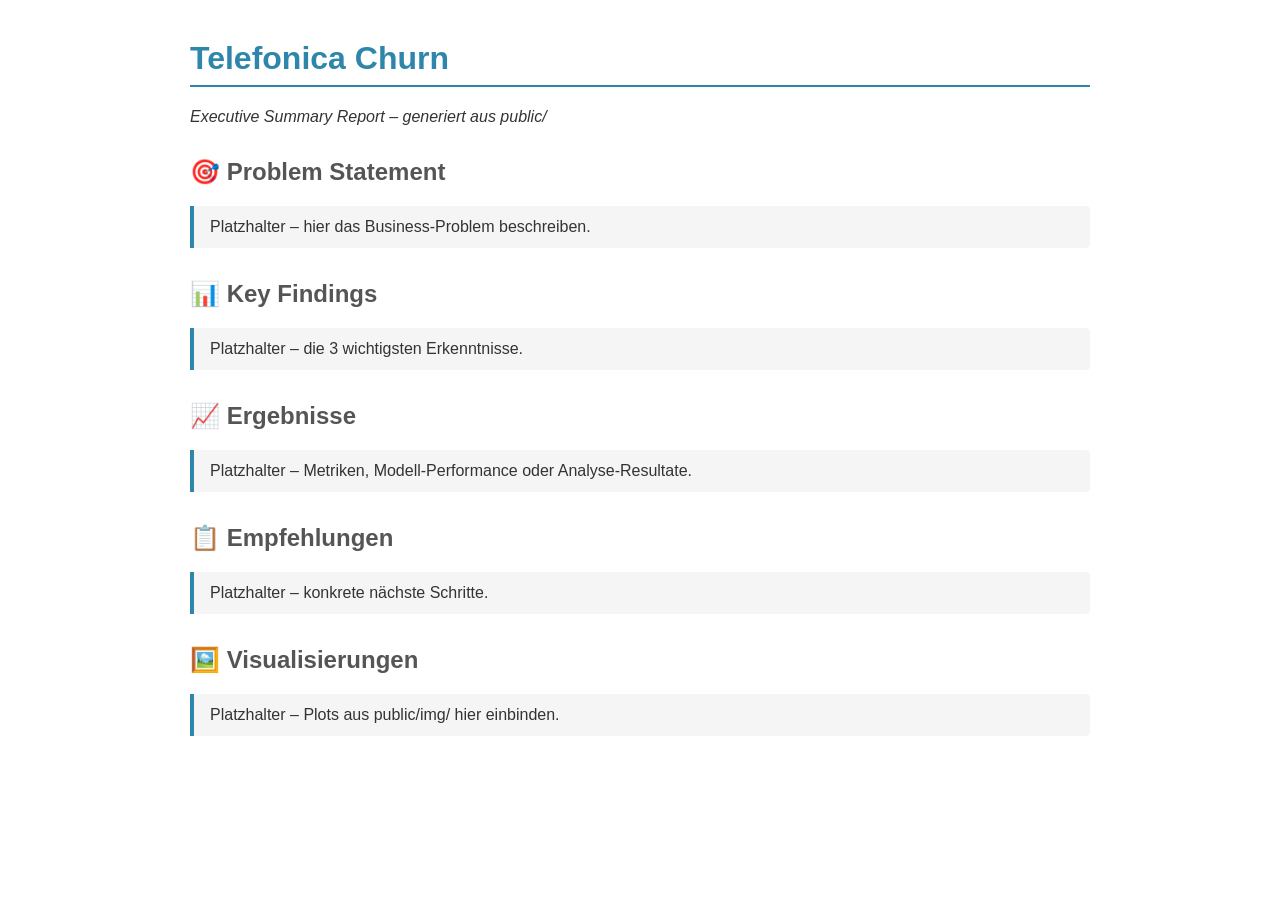
==== public/index.html @ 5cf8428c "chore: init project scaffold" ====
<!DOCTYPE html>
<html lang="de">
<head>
    <meta charset="UTF-8">
    <meta name="viewport" content="width=device-width, initial-scale=1.0">
    <title>Telefonica Churn – Executive Summary</title>
    <style>
        body { font-family: -apple-system, sans-serif; max-width: 900px;
               margin: 40px auto; padding: 0 20px; color: #333; }
        h1   { color: #2E86AB; border-bottom: 2px solid #2E86AB; padding-bottom: 8px; }
        h2   { color: #555; margin-top: 32px; }
        .placeholder { background: #f5f5f5; border-left: 4px solid #2E86AB;
                        padding: 12px 16px; margin: 16px 0; border-radius: 0 4px 4px 0; }
    </style>
</head>
<body>
    <h1>Telefonica Churn</h1>
    <p><em>Executive Summary Report – generiert aus public/</em></p>

    <h2>🎯 Problem Statement</h2>
    <div class="placeholder">Platzhalter – hier das Business-Problem beschreiben.</div>

    <h2>📊 Key Findings</h2>
    <div class="placeholder">Platzhalter – die 3 wichtigsten Erkenntnisse.</div>

    <h2>📈 Ergebnisse</h2>
    <div class="placeholder">Platzhalter – Metriken, Modell-Performance oder Analyse-Resultate.</div>

    <h2>📋 Empfehlungen</h2>
    <div class="placeholder">Platzhalter – konkrete nächste Schritte.</div>

    <h2>🖼️ Visualisierungen</h2>
    <div class="placeholder">Platzhalter – Plots aus public/img/ hier einbinden.</div>
</body>
</html>
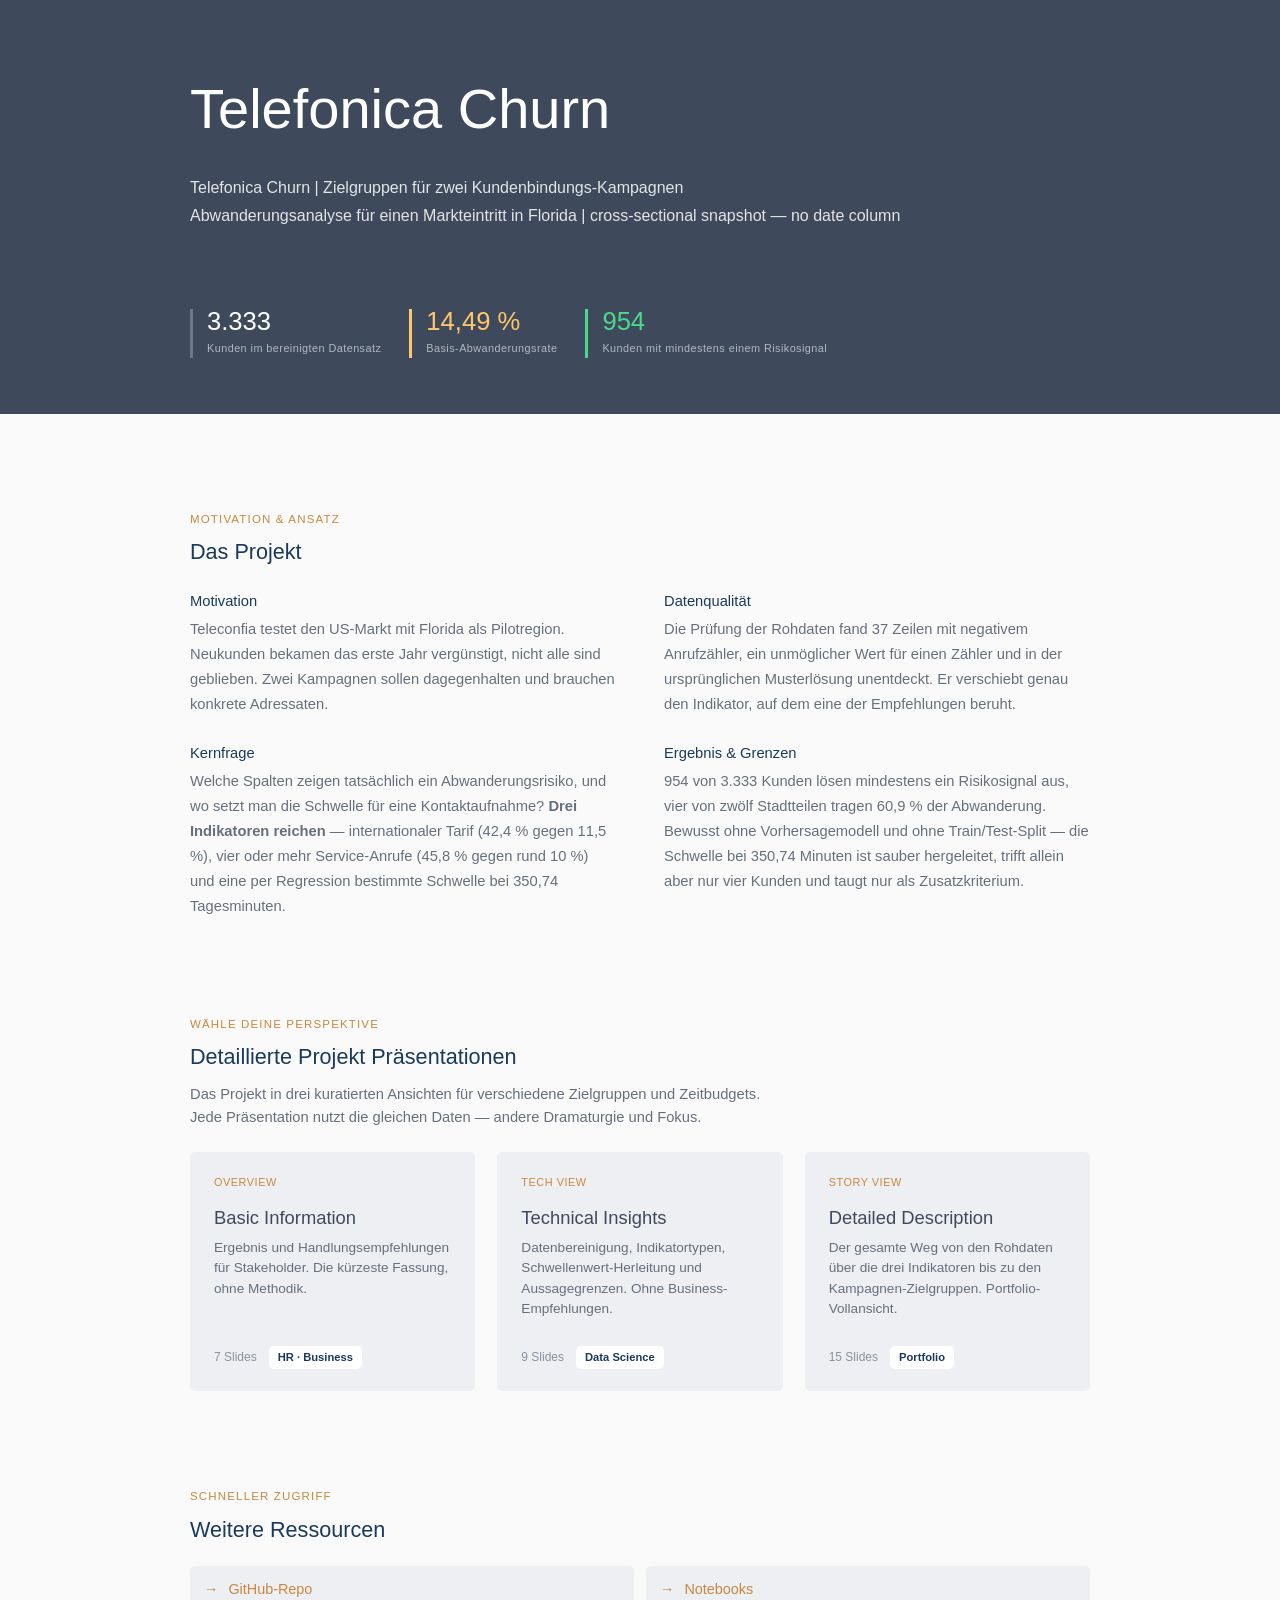
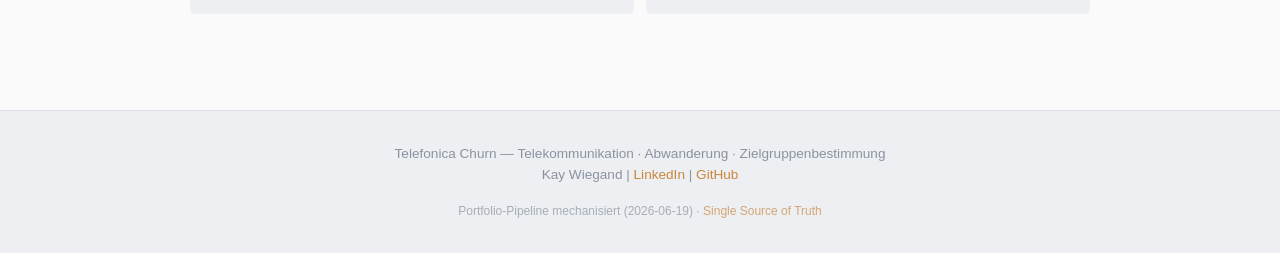
==== commit 6002ea9b: "docs: portfolio prep — slides.yaml + Views/Hub generiert Overview 7 / StoryView 15 / TechView 9 Slid" ====
--- a/public/index.html
+++ b/public/index.html
@@ -1,35 +1,256 @@
 <!DOCTYPE html>
+<!--
+  ⚙️  GENERIERT von scripts/generate_index_from_portfolio.py aus public/md/portfolio.md.
+  NICHT public/index.html direkt editieren — wird beim nächsten Lauf überschrieben.
+  Layout + kuratierte Hub-Copy hier im Template ändern.
+  Dynamische Werte ({{...}}) kommen aus portfolio.md (Name, Zeitraum, URLs).
+
+  Farb-/Typo-Tokens kommen per <link> aus css/slides.css (selbe Datei wie die Slides,
+  wird von generate_html_from_json.py bereits nach public/css/ kopiert) — ein Theme-
+  Wechsel (--card/--card-border in slides.css) zieht damit Hub und Slides gleichzeitig.
+-->
 <html lang="de">
 <head>
-    <meta charset="UTF-8">
-    <meta name="viewport" content="width=device-width, initial-scale=1.0">
-    <title>Telefonica Churn – Executive Summary</title>
-    <style>
-        body { font-family: -apple-system, sans-serif; max-width: 900px;
-               margin: 40px auto; padding: 0 20px; color: #333; }
-        h1   { color: #2E86AB; border-bottom: 2px solid #2E86AB; padding-bottom: 8px; }
-        h2   { color: #555; margin-top: 32px; }
-        .placeholder { background: #f5f5f5; border-left: 4px solid #2E86AB;
-                        padding: 12px 16px; margin: 16px 0; border-radius: 0 4px 4px 0; }
-    </style>
+  <meta charset="UTF-8">
+  <meta name="viewport" content="width=device-width, initial-scale=1.0">
+  <title>Telefonica Churn — Portfolio</title>
+  <link rel="stylesheet" href="css/slides.css">
+  <style>
+    * { margin: 0; padding: 0; box-sizing: border-box; }
+    html { scroll-behavior: smooth; }
+    body {
+      font-family: var(--font-ui);
+      color: var(--ink); line-height: 1.6; background: #FAFAFA;
+    }
+
+    /* ─── Header ─────────────────────────────── */
+    header {
+      background: var(--ink);
+      color: white; padding: 4rem 2rem 3.5rem;
+    }
+    .header-inner { max-width: 900px; margin: 0 auto; }
+    header h1 { font-size: 3.5rem; font-weight: 100; margin-bottom: 1.35rem; }
+    header .tagline  { font-size: 1rem; opacity: 0.85; margin-bottom: 0.15rem; }
+    header .subtitle { font-size: 1rem; opacity: 0.85; margin-bottom: 0; }
+
+    /* KPI-Reihe wie E1 im Slide-System: Border-Left-Akzent, kein Kasten */
+    .kpi-row { display: flex; gap: 28px; flex-wrap: wrap; margin-top: 5rem; }
+    .kpi { border-left: 3px solid rgba(255,255,255,0.25); padding-left: 14px; text-align: left; }
+    .kpi .v { font-size: 1.6rem; font-weight: 500; color: #fff; line-height: 1; }
+    .kpi .l { font-size: 0.68rem; color: rgba(255,255,255,0.6); letter-spacing: 0.04em; margin-top: 6px; }
+    .kpi.positive { border-left-color: var(--color-kpi-positive); }
+    .kpi.positive .v { color: var(--color-kpi-positive); }
+    .kpi.negative { border-left-color: var(--color-kpi-negative); }
+    .kpi.negative .v { color: var(--color-kpi-negative); }
+    .kpi.warning { border-left-color: var(--color-kpi-warning); }
+    .kpi.warning .v { color: var(--color-kpi-warning); }
+
+    /* ─── Main rhythm ────────────────────────────
+       First block ↔ header  ==  block ↔ block  ==  last block ↔ footer  ==  4rem */
+    main { max-width: 900px; margin: 0 auto; padding: 6rem 0 0; }
+    section { margin-bottom: 6rem; }
+
+    .section-label {
+      font-size: 0.72rem; font-weight: 500; letter-spacing: 0.1em; text-transform: uppercase;
+      color: var(--accent); margin-bottom: 0.6em;
+    }
+    h2 { font-size: 1.35rem; font-weight: 500; color: var(--navy); margin-bottom: 0.5rem; }
+    .section-intro { font-size: 0.92rem; color: var(--ink-body); margin-bottom: 0.5rem; line-height: 1.6; }
+
+    /* "Das Projekt" — zwei Spalten-Blöcke (Aufteilung kommt aus Python, linke Spalte
+       immer >= rechte), jede Spalte stapelt ihre Items nach eigener Höhe statt
+       CSS-Grid/Column-Balancing zu überlassen. */
+    .about-grid {
+      display: flex; gap: 3rem;
+      margin-top: 1.2rem;
+    }
+    .about-col { flex: 1; min-width: 0; }
+    @media (max-width: 760px) {
+      .about-grid { flex-direction: column; gap: 0; }
+    }
+    .about-item {
+      font-size: 0.92rem; color: var(--ink-body); line-height: 1.7;
+      margin-bottom: 1.5rem;
+    }
+    .about-item:last-child { margin-bottom: 0; }
+    /* Nur die Zwischenüberschrift (erstes Kind) wird block — inline <strong> im
+       Fließtext (z.B. "Ja" als Betonung) bleibt normaler Fließtext. */
+    .about-item > strong:first-child { display: block; color: var(--navy); font-weight: 500; margin-bottom: 0.2em; }
+
+    /* ─── View Cards Grid (3 columns) — wie E2/E3 Karten: gefüllte Fläche, kein Rahmen ── */
+    .view-grid {
+      display: grid;
+      grid-template-columns: 1fr 1fr 1fr;
+      gap: 22px;
+      margin-top: 1.4rem;
+    }
+    @media (max-width: 760px) {
+      .view-grid { grid-template-columns: 1fr; }
+    }
+
+    .view-card {
+      background: var(--card);
+      padding: 22px 24px;
+      border-radius: var(--radius-card);
+      text-decoration: none; color: inherit;
+      transition: background 0.15s, transform 0.15s;
+      display: flex; flex-direction: column;
+    }
+    .view-card:hover { background: var(--card-border); transform: translateY(-2px); }
+
+    .view-label {
+      font-size: 0.68rem; font-weight: 500; letter-spacing: 0.05em; text-transform: uppercase;
+      margin-bottom: 1em; color: var(--accent);
+    }
+
+    .view-card h3 { font-size: 1.15rem; font-weight: 500; color: var(--ink); margin-bottom: 6px; }
+    .view-card .view-desc { font-size: 0.85rem; color: var(--ink-body); margin-bottom: 14px; line-height: 1.5; flex-grow: 1; }
+    .view-meta { display: flex; gap: 12px; align-items: center; margin-top: 12px; flex-wrap: wrap; }
+    .view-count { font-size: 0.75rem; color: var(--ink-soft); font-weight: 500; }
+    .view-badge {
+      font-size: 0.7rem; font-weight: 600; padding: 3px 9px; border-radius: var(--radius-box);
+      background: #fff; color: var(--navy);
+    }
+
+    /* ─── Quick Links ─────────────────────────── */
+    .links-section {
+      padding: 0; margin-top: 1.2rem;
+    }
+    .links-grid {
+      display: grid;
+      grid-template-columns: repeat(auto-fit, minmax(180px, 1fr));
+      gap: 12px;
+    }
+    .quick-link {
+      display: flex; align-items: center; gap: 10px;
+      padding: 12px 14px; border-radius: var(--radius-card);
+      text-decoration: none; color: var(--accent);
+      background: var(--bg-box-default);
+      transition: background 0.15s, color 0.15s;
+      font-size: 0.9rem; font-weight: 500;
+    }
+    .quick-link:hover { background: var(--card-border); color: var(--navy); }
+    .quick-link::before { content: "→"; font-weight: 700; }
+
+    /* ─── Footer ─────────────────────────── */
+    footer {
+      background: var(--bg-box-default); border-top: 1px solid var(--card-border);
+      padding: 2rem; text-align: center; color: var(--ink-soft); font-size: 0.85rem;
+      margin-top: 4rem;
+    }
+    footer a { color: var(--accent); text-decoration: none; }
+    footer a:hover { text-decoration: underline; }
+  </style>
 </head>
 <body>
+
+<header>
+  <div class="header-inner">
     <h1>Telefonica Churn</h1>
-    <p><em>Executive Summary Report – generiert aus public/</em></p>
-
-    <h2>🎯 Problem Statement</h2>
-    <div class="placeholder">Platzhalter – hier das Business-Problem beschreiben.</div>
-
-    <h2>📊 Key Findings</h2>
-    <div class="placeholder">Platzhalter – die 3 wichtigsten Erkenntnisse.</div>
-
-    <h2>📈 Ergebnisse</h2>
-    <div class="placeholder">Platzhalter – Metriken, Modell-Performance oder Analyse-Resultate.</div>
-
-    <h2>📋 Empfehlungen</h2>
-    <div class="placeholder">Platzhalter – konkrete nächste Schritte.</div>
-
-    <h2>🖼️ Visualisierungen</h2>
-    <div class="placeholder">Platzhalter – Plots aus public/img/ hier einbinden.</div>
+    <p class="tagline">Telefonica Churn | Zielgruppen für zwei Kundenbindungs-Kampagnen</p>
+    <p class="subtitle">Abwanderungsanalyse für einen Markteintritt in Florida | cross-sectional snapshot — no date column</p>
+    <div class="kpi-row">
+      <div class="kpi">
+        <div class="v">3.333</div>
+        <div class="l">Kunden im bereinigten Datensatz</div>
+      </div>
+      <div class="kpi warning">
+        <div class="v">14,49 %</div>
+        <div class="l">Basis-Abwanderungsrate</div>
+      </div>
+      <div class="kpi positive">
+        <div class="v">954</div>
+        <div class="l">Kunden mit mindestens einem Risikosignal</div>
+      </div>
+    </div>
+  </div>
+</header>
+
+<main>
+
+  <!-- ─── Project Context ─────────────────────── -->
+  <section>
+    <div class="section-label">Motivation & Ansatz</div>
+    <h2>Das Projekt</h2>
+    <div class="about-grid">
+      <div class="about-col">
+        <div class="about-item"><strong>Motivation</strong>Teleconfia testet den US-Markt mit Florida als Pilotregion. Neukunden bekamen das erste Jahr vergünstigt, nicht alle sind geblieben. Zwei Kampagnen sollen dagegenhalten und brauchen konkrete Adressaten.</div>
+        <div class="about-item"><strong>Kernfrage</strong>Welche Spalten zeigen tatsächlich ein Abwanderungsrisiko, und wo setzt man die Schwelle für eine Kontaktaufnahme? <strong>Drei Indikatoren reichen</strong> — internationaler Tarif (42,4 % gegen 11,5 %), vier oder mehr Service-Anrufe (45,8 % gegen rund 10 %) und eine per Regression bestimmte Schwelle bei 350,74 Tagesminuten.</div>
+      </div>
+      <div class="about-col">
+        <div class="about-item"><strong>Datenqualität</strong>Die Prüfung der Rohdaten fand 37 Zeilen mit negativem Anrufzähler, ein unmöglicher Wert für einen Zähler und in der ursprünglichen Musterlösung unentdeckt. Er verschiebt genau den Indikator, auf dem eine der Empfehlungen beruht.</div>
+        <div class="about-item"><strong>Ergebnis & Grenzen</strong>954 von 3.333 Kunden lösen mindestens ein Risikosignal aus, vier von zwölf Stadtteilen tragen 60,9 % der Abwanderung. Bewusst ohne Vorhersagemodell und ohne Train/Test-Split — die Schwelle bei 350,74 Minuten ist sauber hergeleitet, trifft allein aber nur vier Kunden und taugt nur als Zusatzkriterium.</div>
+      </div>
+    </div>
+  </section>
+
+  <!-- ─── Drei Portfolio-Views ─────────────────────── -->
+  <section>
+    <div class="section-label">Wähle deine Perspektive</div>
+    <h2>Detaillierte Projekt Präsentationen</h2>
+    <p class="section-intro">
+      Das Projekt in drei kuratierten Ansichten für verschiedene Zielgruppen und Zeitbudgets.<br>
+      Jede Präsentation nutzt die gleichen Daten — andere Dramaturgie und Fokus.
+    </p>
+
+    <div class="view-grid">
+      <a href="overview.html" class="view-card overview">
+        <div class="view-label">Overview</div>
+        <h3>Basic Information</h3>
+        <p class="view-desc">Ergebnis und Handlungsempfehlungen für Stakeholder. Die kürzeste Fassung, ohne Methodik.</p>
+        <div class="view-meta">
+          <span class="view-count">7 Slides</span>
+          <span class="view-badge blue">HR · Business</span>
+        </div>
+      </a>
+      <a href="techview.html" class="view-card techview">
+        <div class="view-label">Tech View</div>
+        <h3>Technical Insights</h3>
+        <p class="view-desc">Datenbereinigung, Indikatortypen, Schwellenwert-Herleitung und Aussagegrenzen. Ohne Business-Empfehlungen.</p>
+        <div class="view-meta">
+          <span class="view-count">9 Slides</span>
+          <span class="view-badge dark">Data Science</span>
+        </div>
+      </a>
+      <a href="storyview.html" class="view-card storyview">
+        <div class="view-label">Story View</div>
+        <h3>Detailed Description</h3>
+        <p class="view-desc">Der gesamte Weg von den Rohdaten über die drei Indikatoren bis zu den Kampagnen-Zielgruppen. Portfolio-Vollansicht.</p>
+        <div class="view-meta">
+          <span class="view-count">15 Slides</span>
+          <span class="view-badge purple">Portfolio</span>
+        </div>
+      </a>
+    </div>
+  </section>
+
+  <!-- ─── Quick Links ─────────────────────── -->
+  <section>
+    <div class="section-label">Schneller Zugriff</div>
+    <h2>Weitere Ressourcen</h2>
+
+    <div class="links-section">
+      <div class="links-grid">
+        <a href="https://github.com/kaywiegand/telefonica-churn" class="quick-link" target="_blank">GitHub-Repo</a>
+        <a href="../notebooks/" class="quick-link" target="_blank">Notebooks</a>
+      </div>
+    </div>
+  </section>
+
+</main>
+
+<footer>
+  <p>
+    Telefonica Churn — Telekommunikation · Abwanderung · Zielgruppenbestimmung<br>
+    Kay Wiegand |
+    <a href="https://www.linkedin.com/in/kaywiegand/" target="_blank">LinkedIn</a> |
+    <a href="https://github.com/kaywiegand" target="_blank">GitHub</a>
+  </p>
+  <p style="margin-top: 1rem; font-size: 0.75rem; opacity: 0.7;">
+    Portfolio-Pipeline mechanisiert (2026-06-19) ·
+    <a href="md/portfolio.md">Single Source of Truth</a>
+  </p>
+</footer>
+
 </body>
 </html>
--- a/public/css/slides.css
+++ b/public/css/slides.css
@@ -0,0 +1,879 @@
+/* ============================================================
+   Slide-System v2 — 12-Spalten-Raster, L1–L7 Layouts, E1–E17 Elemente
+   Single source of truth for all Reveal.js presentations.
+   Used by: overview.html · storyview.html · techview.html
+
+   TO CHANGE THEME: edit only the :root variables below.
+   All colors, fonts, and spacing cascade from there.
+   Design-Spec: docs/styleguide-v2-source.html (Referenz, adoptiert aus css-style-guides/b/)
+   ============================================================ */
+
+/* ── Theme Variables (swap here to change theme) ────────── */
+:root {
+  /* Core palette */
+  --navy:               #1a3a5c;   /* dark blue — headings, nav, dark surfaces */
+  --accent:             #C9873F;   /* warm gold — one accent active per slide */
+  --ink:                #3E4A5C;   /* strong text, card headings */
+  --ink-body:           #66707D;   /* running body text */
+  --ink-soft:           #8A93A0;   /* captions, muted labels */
+  --positive:           #4C9C7B;   /* good news, success */
+  --warning:            #d98a3d;   /* caution, amber states */
+  --negative:           #c0392b;   /* problems, bad metrics */
+
+  /* Title slide (on dark gradient background) */
+  --color-title-text:   #ffffff;
+  --color-title-sub:    rgba(255,255,255,0.78);
+  --color-title-meta:   rgba(255,255,255,0.32);
+  --color-kpi-positive: #4cd98a;   /* bright green on dark bg */
+  --color-kpi-negative: #ff7a7a;   /* bright red on dark bg */
+  --color-kpi-warning:  #ffc66d;   /* bright amber on dark bg */
+
+  /* Card surfaces — Standard-Theme ist Blau-Grau (Kay-Entscheidung 2026-07-13).
+     Swap diese zwei Variablen um zu retheme, Alternativen: Beige (#F3F1EC/#E4E0D6),
+     Grün — siehe Styleguide §5. */
+  --card:               #EDEFF2;
+  --card-border:        #DCE2E8;
+
+  /* Sentiment-tinted surfaces (boxes, facts) — default folgt --card, damit die zwei
+     Swap-Variablen wirklich die ganze Palette bestimmen (Styleguide v2 §5) */
+  --bg-box-default:     var(--card);
+  --bg-box-positive:    #eef6f0;
+  --bg-box-negative:    #fbeeec;
+  --bg-box-warning:     #faf0e3;
+  --bg-table-alt:       #F5F7F9;
+  --bg-table-hl:        #eef6f0;
+
+  /* Typography */
+  --font-base-size:     17px;  /* exakt wie STYLEGUIDE.html .slide (Design-Spec, docs/styleguide-v2-source.html Z.42) */
+  --font-ui:            -apple-system, BlinkMacSystemFont, "Segoe UI", sans-serif;
+
+  /* Spacing — global corner radius (all rounded elements) */
+  --radius-card:        5px;
+  --radius-box:         5px;
+
+  /* Raster (Styleguide v2 §2): Canvas 1024×720, Rand 56/56/40, feste Kopfzone 170px */
+  --frame-side:         56px;
+  --frame-bottom:       40px;
+  --head-zone:          150px;
+}
+
+/* ── Base ─────────────────────────────────── */
+/* font-family explizit setzen — sonst erbt .reveal Reveal.js' Theme-Font
+   (theme/white.css: "Source Sans Pro", Helvetica, sans-serif). Diese Fonts
+   laden kein echtes Weight-100-Schnitt, wodurch font-weight:100 (Title-Slide
+   h2, siehe unten) CSS-seitig gesetzt aber optisch wirkungslos war — der
+   Browser rundet auf die nächste tatsächlich geladene Schriftschnittstärke.
+   --font-ui (System-Font-Stack, wie index-template.html) hat echte Thin-Schnitte. */
+.reveal { font-size: var(--font-base-size); font-family: var(--font-ui); }
+.reveal h1, .reveal h2, .reveal h3, .reveal h4 { text-transform: none; }
+/* kein h1 mehr im Generator — Title-Slide nutzt jetzt render_head() wie jede andere Slide */
+/* Kay 2026-07-14: h2 ist der technische Slide-Titel (Reihenfolge/Wegweiser), nicht die
+   Kernbotschaft — deshalb klein. .lead/.statement tragen die eigentliche Botschaft und sind
+   bewusst grösser (siehe dort). .title-slide/.closing h2 sind eigene, spezifischere Regeln
+   weiter unten und bleiben von dieser Basisregel unberührt. */
+.reveal h2 { font-size: 1.5em; color: var(--navy); margin: 0 0 0.4em; text-align: left; line-height: 1.3; font-weight: 300; font-family: var(--font-ui); }
+.reveal .subline { font-size: 0.86em; color: var(--ink-body); font-weight: 200; letter-spacing: normal; margin-top: 0; margin-bottom: 0; max-width: 68ch; text-align: left; display: block; line-height: 1.5; }
+.slide-kicker { font-size: 0.68em; font-weight: 100; letter-spacing: 0.1em; text-transform: uppercase; color: var(--accent); margin-bottom: 0.6em; display: block; text-align: left; }
+.slide-subtitle { font-size: 0.84em; color: var(--ink-body); margin-top: -0.8em; margin-bottom: 1.4em; line-height: 1.5; }
+.reveal p, .reveal li { color: var(--ink-body); line-height: 1.5; text-align: left; }
+.reveal ul { margin: 0; padding-left: 1.1em; }
+.reveal li { margin-bottom: 5px; font-size: 0.86em; }
+.reveal strong { color: var(--ink); }
+.reveal em { color: var(--accent); font-style: normal; font-weight: 600; }
+.reveal .slide-number { display: none !important; }
+.reveal img { max-width: 100%; border-radius: var(--radius-card); }
+
+/* Content slides: fixed 56/56/40 frame around the content, so every slide sits
+   in the same canvas position regardless of what's inside (Styleguide v2 §2). */
+.reveal .slides > section { text-align: left; padding: var(--frame-side) var(--frame-side) var(--frame-bottom); box-sizing: border-box; height: 100%; }
+/* display:flex nur auf der aktiven Slide setzen — sonst überschreibt es Reveal.js'
+   eigenes display:none für inaktive Slides und alle Slides werden gleichzeitig sichtbar.
+   !important nötig, weil Reveal.js beim Wechsel display:block INLINE auf die aktive
+   Slide setzt (per JS) — das schlägt jede normale Stylesheet-Regel, exakt das gleiche
+   Problem, das .title-slide/.closing weiter unten schon mit !important lösen. */
+.reveal .slides > section.present { display: flex !important; flex-direction: column; }
+.reveal .slides > section.title-slide,
+.reveal .slides > section.closing { text-align: center; }
+/* Head zone: kicker + h2 + subline stack naturally at the top of .slide-head, which
+   reserves the fixed 170px zone — subline always sits directly under the title,
+   regardless of title length (was previously min-height on h2 alone, which pushed
+   subline down towards the content zone instead of anchoring it to the title).
+   flex:0 0 var(--head-zone) statt min-height — exakt wie STYLEGUIDE.html .head
+   (flex:0 0 170px): eine STARRE Höhe, die nie wächst. min-height hätte die Zone bei
+   zweizeiligen Titeln wachsen lassen, wodurch die Content-Zone pro Slide
+   unterschiedlich hoch startete (Kay-Feedback: "springt immer noch"). Konsequenz:
+   Titel/Subline müssen in 170px passen (Typografie ist dafür ausgelegt, siehe
+   Styleguide-Spec "hält auch zweizeilig in der 170px-Kopfzone") — kein Überlauf-Fallback. */
+.slide-head { flex: 0 0 var(--head-zone); overflow: hidden; }
+/* Elemente schrumpfen auf ihren Inhalt und zentrieren sich als Gruppe vertikal in der
+   Inhaltszone (Styleguide v2 Prinzip 3) — einzige Ausnahme ist E1 KPI-Reihe (volle Höhe).
+   Trennlinie sitzt hier (nicht an .subline), damit sie an derselben Stelle steht, egal
+   ob eine Subline vorhanden ist oder nicht. */
+.content-zone { flex: 1; display: flex; flex-direction: column; justify-content: center; min-height: 0; border-top: 1px solid #f5f5f5; }
+
+/* Tables: no cell borders, rounded header row (border-collapse: separate) */
+.reveal table { width: 100%; border-collapse: separate; border-spacing: 0; font-size: 0.82em; margin: 0.4em 0; }
+.reveal table th { background: var(--navy); color: #fff; padding: 7px 10px; text-align: left; font-weight: 600; }
+.reveal table thead th:first-child { border-top-left-radius: var(--radius-card); }
+.reveal table thead th:last-child  { border-top-right-radius: var(--radius-card); }
+.reveal table td { padding: 7px 10px; vertical-align: top; }
+.reveal table tr:nth-child(even) td { background: var(--bg-table-alt); }
+tr.hl td { background: var(--bg-table-hl) !important; font-weight: 600; }
+.caption { font-size: 0.63em; color: var(--ink-soft); margin-top: 4px; text-align: center; font-style: italic; }
+
+/* ── Nav bar ──────────────────────────────────── */
+#nav {
+  position: fixed; top: 0; left: 0; right: 0; height: 34px;
+  background: var(--navy); display: none;
+  z-index: 9999; padding: 0 14px; gap: 0;
+}
+#nav .chs { display: flex; flex: 1; gap: 2px; }
+#nav .ch { flex: 1; text-align: center; font-size: 10px; font-family: var(--font-ui); font-weight: 600; color: rgba(255,255,255,0.4); padding: 5px 3px; cursor: pointer; border-radius: 3px; transition: all 0.18s; line-height: 1.3; overflow: hidden; text-overflow: ellipsis; white-space: nowrap; }
+#nav .ch .n { display: block; font-size: 7px; letter-spacing: 0.1em; text-transform: uppercase; opacity: 0.55; margin-bottom: 1px; }
+#nav .ch:hover { color: rgba(255,255,255,0.78); background: rgba(255,255,255,0.08); }
+#nav .ch.active { color: #fff; background: rgba(201,135,63,0.5); }
+#nav .ch.done { color: rgba(255,255,255,0.52); }
+.reveal .controls { display: none !important; }
+.reveal .progress { display: none !important; }
+
+/* ── Slide ticks ──────────────────────────────── */
+#slideticks {
+  position: fixed;
+  bottom: 12px;
+  left: 0; right: 0;
+  height: 60px;
+  display: flex;
+  align-items: flex-end;
+  justify-content: space-between;
+  padding: 0 130px;
+  z-index: 9998;
+  pointer-events: none;
+}
+.stk-wrap {
+  position: relative;
+  display: flex;
+  flex-direction: column;
+  align-items: center;
+  gap: 3px;
+  flex-shrink: 0;
+  width: 22px;
+  cursor: pointer;
+  pointer-events: auto;
+}
+/* Large invisible click target around each tick (does not shift layout) */
+.stk-wrap::before {
+  content: "";
+  position: absolute;
+  left: 50%; transform: translateX(-50%);
+  width: 36px; top: -16px; bottom: -6px;
+}
+/* Chapter label above the tick line — transparent by default */
+.stk-ch-label {
+  display: block;
+  height: 11px;
+  line-height: 11px;
+  font-size: 8px;
+  font-family: var(--font-ui);
+  color: transparent;
+  white-space: nowrap;
+  max-width: 86px;
+  overflow: hidden;
+  text-overflow: ellipsis;
+  text-align: left;
+  letter-spacing: 0.02em;
+  transition: color 0.18s, font-weight 0.18s;
+  align-self: flex-start;
+  margin-left: 50%;   /* label starts at tick center */
+}
+.stk {
+  width: 1px;
+  height: 11px;  /* regular = half of chapter tick */
+  background: rgba(26, 58, 92, 0.2);
+  border-radius: 1px;
+  transition: background 0.18s, width 0.12s, height 0.12s;
+}
+.stk-num {
+  font-size: 10px;
+  line-height: 1;
+  color: rgba(26, 58, 92, 0.3);
+  font-family: var(--font-ui);
+  font-variant-numeric: tabular-nums;
+  transition: color 0.18s;
+}
+.stk-wrap.stk-past .stk     { background: rgba(26, 58, 92, 0.5); }
+.stk-wrap.stk-past .stk-num { color: rgba(26, 58, 92, 0.5); }
+.stk-wrap.stk-current .stk     { background: var(--navy); width: 2px; height: 28px; }
+.stk-wrap.stk-current .stk-num { color: var(--navy); font-weight: 700; }
+/* Chapter start ticks: taller + visible label */
+.stk-wrap.stk-chapter .stk-ch-label       { color: rgba(26, 58, 92, 0.32); }
+.stk-wrap.stk-chapter .stk                { height: 26px; }
+.stk-wrap.stk-chapter.stk-current .stk-ch-label { color: var(--navy); font-weight: 700; }
+/* Light hover on marker + number */
+.stk-wrap:hover .stk     { background: rgba(26, 58, 92, 0.6); }
+.stk-wrap:hover .stk-num { color: rgba(26, 58, 92, 0.7); }
+
+/* ── Prev / next arrows (flank the tick bar) ───── */
+.nav-arrow {
+  position: fixed;
+  bottom: 12px;
+  height: 60px;
+  width: 60px;
+  display: flex;
+  align-items: center;
+  justify-content: center;
+  z-index: 9999;
+  cursor: pointer;
+  pointer-events: auto;
+  font-size: 40px;
+  font-weight: 700;
+  line-height: 1;
+  color: rgba(26, 58, 92, 0.55);
+  user-select: none;
+  padding: 0;
+  transition: color 0.18s;
+}
+.nav-arrow:hover { color: var(--navy); }
+#nav-prev { left: 16px; }
+#nav-next { right: 16px; }
+.nav-arrow.nav-hidden { display: none; }
+
+/* ── Left nav — Xusni-style (Variant B) ─────────── */
+#leftnav {
+  position: fixed;
+  left: 14px;
+  top: 50%;
+  transform: translateY(-50%);
+  z-index: 9998;
+  display: flex;
+  flex-direction: column;
+  padding: 16px 0;
+  border-left: 1px solid rgba(26, 58, 92, 0.1);
+}
+.ln-item {
+  display: flex;
+  align-items: center;
+  gap: 6px;
+  height: 9px;
+  cursor: pointer;
+  padding-left: 4px;
+}
+.ln-item.ln-chapter          { height: 20px; margin-top: 8px; }
+.ln-item.ln-chapter:first-child { margin-top: 0; }
+.ln-tick {
+  width: 5px;
+  height: 1px;
+  background: rgba(26, 58, 92, 0.18);
+  flex-shrink: 0;
+  transition: width 0.18s, height 0.18s, background 0.18s;
+}
+.ln-item.ln-chapter  .ln-tick { width: 9px; background: rgba(26, 58, 92, 0.28); }
+.ln-item.ln-past     .ln-tick { background: rgba(26, 58, 92, 0.42); }
+.ln-item.ln-current  .ln-tick { width: 16px; height: 2px; background: var(--accent); }
+.ln-item:hover       .ln-tick { background: var(--accent); }
+.ln-label {
+  font-size: 7px;
+  color: rgba(26, 58, 92, 0.3);
+  font-family: var(--font-ui);
+  white-space: nowrap;
+  letter-spacing: 0.08em;
+  text-transform: uppercase;
+  max-width: 110px;
+  overflow: hidden;
+  text-overflow: ellipsis;
+  transition: color 0.18s, font-weight 0.18s;
+}
+.ln-item.ln-current .ln-label { color: var(--accent); font-weight: 700; letter-spacing: 0.04em; }
+.ln-item:hover      .ln-label { color: var(--accent); }
+
+/* ── Nav variant toggle ──────────────────────────── */
+body:not(.nav-left) #leftnav                { display: none !important; }
+body.nav-left       #slideticks             { display: none !important; }
+body.nav-left       #progress-track        { display: none !important; }
+
+/* ── Custom progress bar ──────────────────────── */
+#progress-track {
+  position: fixed;
+  bottom: 0;
+  left: 130px; right: 130px;
+  height: 10px;
+  background: rgba(26, 58, 92, 0.1);
+  z-index: 9997;
+}
+#progress-fill {
+  height: 100%;
+  background: var(--navy);
+  width: 0%;
+  transition: width 0.25s ease;
+}
+
+/* ── Nav inverted (on dark title / closing slides) ── */
+body.nav-invert .stk                              { background: rgba(255,255,255,0.4); }
+body.nav-invert .stk-num                          { color: rgba(255,255,255,0.55); }
+body.nav-invert .stk-wrap.stk-past .stk           { background: rgba(255,255,255,0.6); }
+body.nav-invert .stk-wrap.stk-past .stk-num       { color: rgba(255,255,255,0.6); }
+body.nav-invert .stk-wrap.stk-current .stk        { background: #fff; }
+body.nav-invert .stk-wrap.stk-current .stk-num    { color: #fff; }
+body.nav-invert .stk-wrap.stk-chapter .stk-ch-label              { color: rgba(255,255,255,0.55); }
+body.nav-invert .stk-wrap.stk-chapter.stk-current .stk-ch-label  { color: #fff; }
+body.nav-invert .stk-wrap:hover .stk              { background: #fff; }
+body.nav-invert .stk-wrap:hover .stk-num          { color: #fff; }
+body.nav-invert .nav-arrow                        { color: rgba(255,255,255,0.55); }
+body.nav-invert .nav-arrow:hover                  { color: #fff; }
+body.nav-invert #progress-track                   { background: rgba(255,255,255,0.2); }
+body.nav-invert #progress-fill                    { background: #fff; }
+
+/* ── Title slide — gleiche Kopfzone/Content-Zone-Struktur wie jede andere Slide,
+   nur Farben invertiert (dunkler Hintergrund, helle Schrift). Kein Sonderlayout mehr. */
+.title-slide { display: flex !important; flex-direction: column; text-align: center; }
+/* Gleiche Größen wie header h1/.tagline in index-template.html (3.5rem/1rem bei 16px
+   Basis) — umgerechnet auf die 17px-Slide-Basis: 56px/17=3.29em, 16px/17=0.94em. */
+.title-slide h2 { font-size: 3.29em; font-weight: 100; color: #fff; letter-spacing: -0.01em; }
+.title-slide .subline { font-size: 0.94em; color: rgba(255,255,255,0.78); }
+.title-slide .content-zone,
+.closing .content-zone { border-top-color: rgba(255,255,255,0.15); }
+/* KPI-Reihe wie E1 im Slide-System: Border-Left-Akzent statt Box-Pille */
+.title-slide .kpi-row { display: flex; gap: 28px; justify-content: center; }
+.title-slide .kpi { border-left: 3px solid rgba(255,255,255,0.25); padding-left: 14px; text-align: left; }
+.title-slide .kpi .v { font-size: 1.8em; font-weight: 500; color: var(--color-title-text); line-height: 1; }
+.title-slide .kpi .l { font-size: 0.62em; color: rgba(255,255,255,0.6); margin-top: 6px; line-height: 1.4; }
+.title-slide .kpi.red   { border-left-color: var(--color-kpi-negative); }
+.title-slide .kpi.amber { border-left-color: var(--color-kpi-warning); }
+.title-slide .kpi.green { border-left-color: var(--color-kpi-positive); }
+/* Start-CTA: nutzt .closing-links als Wrapper (gleiche Skalierung), nur der margin-top ist eigen */
+.title-cta { margin-top: 2.4em; }
+/* View-Teaser: automatisch aus hub.view_cards[view], sitzt zwischen KPI-Reihe und
+   Start-CTA — derselbe Text, den die Hub-Karte für diese View zeigt. */
+.view-teaser { margin-top: 2em; text-align: center; }
+.view-teaser-heading { font-size: 0.85em; font-weight: 500; color: var(--accent); text-transform: uppercase; letter-spacing: 0.05em; margin-bottom: 0.5em; }
+.title-slide .view-teaser-desc { font-size: 0.88em; color: rgba(255,255,255,0.75); max-width: 52ch; margin: 0 auto; line-height: 1.5; }
+.title-cta .c-link { cursor: pointer; }
+.title-slide .kpi.red   .v { color: var(--color-kpi-negative); }
+.title-slide .kpi.amber .v { color: var(--color-kpi-warning); }
+.title-slide .kpi.green .v { color: var(--color-kpi-positive); }
+.title-slide .meta { color: var(--color-title-meta); font-size: 0.68em; margin-top: 2em; }
+
+/* ── Title-Slide L6-Experiment (Versuch, aktuell nur zh-tram-data/storyview) ──
+   Bewusst eigenes Markup statt render_head()/.slide-head — das L6-Layout spannt
+   die GANZE Slide-Höhe als Zeile auf, nicht Kopfzone+Content-Zone übereinander,
+   die starre 150px-Kopfzonen-Regel passt hier nicht (gleiche Ausnahme-Logik wie
+   bei .chart-cols, siehe dort). */
+/* L6-Experiment v2: Titel/Subline sitzen jetzt in der normalen Kopfzone
+   (render_head(), Standard-.slide-head) — .title-split ist nur noch der
+   Wrapper für die zweispaltige Content-Zone (Teaser+Start links, KPI-Row rechts). */
+.title-split-cols { display: flex; align-items: center; gap: 48px; height: 100%; text-align: left; }
+.title-split-left { flex: 0 0 33.33%; display: flex; flex-direction: column; justify-content: center; }
+.title-split-left .view-teaser { text-align: left; margin-top: 0; }
+.title-split-left .view-teaser-desc { margin: 0; max-width: none; }
+.title-split-left .closing-links { justify-content: flex-start; }
+.title-split-right { flex: 1; display: flex; align-items: center; justify-content: center; }
+/* Bei 4 KPIs mit längeren Labels reicht die Breite der rechten Spalte nicht immer für
+   eine Reihe — nowrap (Standard bei .kpi-row) hätte den Wert selbst mitten im Text
+   umgebrochen. Wrap erlauben, dann geht's als 2×2 auf statt Text zu quetschen. */
+/* Grid statt Flex-Wrap: flex-wrap bricht "greedy" um (so viele wie in eine
+   Zeile passen, z.B. 3+1) — Grid mit auto-fit erzwingt ein sauberes 2×2,
+   sobald 4 KPIs nicht mehr in eine Reihe passen (Kay: "2 Reihen 2 Spalten"). */
+.title-split-right .kpi-row {
+  display: grid;
+  grid-template-columns: repeat(auto-fit, minmax(190px, max-content));
+  justify-content: center;
+  gap: 1.6em 28px;
+  /* Als Flex-Kind hat der Grid-Container sonst keine echte Breite, gegen die
+     auto-fit rechnen kann — kollabiert dann auf 1 Spalte statt 2. */
+  width: 100%;
+}
+
+/* ── Layout ───────────────────────────────────── */
+.cols { display: flex; gap: 26px; align-items: flex-start; }
+.cols > div { flex: 1; }
+.w60 { flex: 1.5 !important; } .w40 { flex: 0.67 !important; }
+.w55 { flex: 1.2 !important; } .w45 { flex: 0.9 !important; }
+.w50 { flex: 1 !important; }
+
+/* ── 12-Spalten-Grid (Styleguide v2 §2/§6) ──────
+   Utility für Elemente, die sich über L1–L7 verteilen. Spans per Inline-Style
+   (grid-template-columns/gap) aus dem Generator, Grundverhalten hier. ── */
+.g12 { display: grid; grid-template-columns: repeat(12, 1fr); align-items: center; }
+.g12.top { align-items: flex-start; }
+
+/* ── Boxes ────────────────────────────────────── */
+.box { background: var(--bg-box-default); padding: 9px 13px; border-radius: var(--radius-box); margin: 7px 0; font-size: 0.85em; line-height: 1.6; color: var(--ink-body); }
+.box.red   { background: var(--bg-box-negative); }
+.box.green { background: var(--bg-box-positive); }
+.box.amber { background: var(--bg-box-warning); }
+
+/* ── E1 — KPI-Reihe (figures) ───────────────────
+   flex+center statt grid(4) — sonst wirkt eine Reihe mit weniger als 4 Werten
+   linksbündig statt als zentrierte Gruppe (gleiches Muster wie .title-slide .kpi-row). */
+.metric-row { display: flex; justify-content: center; gap: 24px; }
+.metric { border-left: 3px solid var(--card-border); padding-left: 18px; text-align: left; display: flex; flex-direction: column; justify-content: center; }
+.metric .val { font-size: 2em; font-weight: 600; color: var(--ink); line-height: 1; }
+.metric .lbl { font-size: 0.62em; color: var(--ink-soft); margin-top: 8px; line-height: 1.4; }
+.metric.good .val { border-left-color: var(--positive); }
+.metric.good .val { color: var(--positive); }
+.metric.good { border-left-color: var(--positive); }
+.metric.warn { border-left-color: var(--warning); }
+.metric.warn .val { color: var(--warning); }
+.metric.bad  { border-left-color: var(--negative); }
+.metric.bad  .val { color: var(--negative); }
+
+/* ── Agenda / Inhalt slide — einfach L6 (4+8, Gap 24px) ──
+   Kay-Feedback 2026-07-22: "mach doch einfach L6 Schmal+Breit" statt eigener
+   36%/Gap-Tuning-Werte und Wrapper-Konstruktion — Titel-Block links (span 4,
+   linksbündig), Aufzählung rechts (span 8, linksbündig). Grid statt Flex, damit
+   Gap und Spans exakt wie beim generischen .g12-Grid rechnen (Flex-Basis in %
+   plus Gap hätte über 100% hinaus überlaufen). margin: auto 0 zentriert den
+   Block vertikal in der Section (kein .content-zone-Wrapper hier, siehe Generator). */
+.agenda-cols { display: grid; grid-template-columns: repeat(12, 1fr); gap: 24px; align-items: center; margin: auto 0; }
+.agenda-head { grid-column: span 4; }
+.agenda-head .subline { margin-bottom: 0; }
+/* justify-self: center statt einer eigenen Wrapper-Konstruktion (Kay-Feedback
+   2026-07-22, zweite Runde) — reines Grid-Item-Alignment, keine zusätzliche HTML-
+   Ebene. .agenda-list schrumpft dadurch auf Inhaltsbreite und zentriert sich als
+   EIN Block im 8-Spalten-Bereich; die Items selbst bleiben untereinander linksbündig
+   (align-items:stretch default auf dem intern flex-column .agenda-list). */
+.agenda-list { grid-column: span 8; justify-self: center; display: flex; flex-direction: column; }
+/* L1-Agenda-Variante: Liste horizontal zentrieren statt volle Breite zu füllen
+   (vertikale Zentrierung kommt bereits von .content-zone). align-self statt
+   margin:auto, weil .agenda-list in .content-zone (flex-column) sitzt. */
+.agenda-list-center { flex: 0 0 auto; align-self: center; }
+.agenda-list .ag-item { display: flex; align-items: baseline; gap: 14px; padding: 7px 0; }
+.agenda-list .ag-num { color: var(--accent); font-weight: 700; font-size: 0.85em; min-width: 1.5em; font-variant-numeric: tabular-nums; }
+.agenda-list .ag-label { color: var(--navy); font-weight: 600; font-size: 0.98em; }
+.agenda-list .ag-sub { color: var(--ink-body); font-size: 0.8em; line-height: 1.4; margin: 0 0 2px 1.5em; padding-left: 14px; }
+.agenda { display: flex; flex-direction: column; gap: 4px; }
+.agenda .agenda-item { display: flex; align-items: baseline; gap: 14px; padding: 6px 0; }
+.agenda .num { color: var(--accent); font-weight: 700; font-size: 0.85em; min-width: 1.5em; }
+.agenda .label { color: var(--navy); font-weight: 600; font-size: 0.98em; }
+
+/* ── Fact + text rows (figures_with_context, scenarios) ── */
+.kv-list { display: flex; flex-direction: column; gap: 10px; }
+.kv-row { display: flex; gap: 12px; align-items: stretch; }
+.kv-fact { flex: 0 0 118px; background: var(--card); border-radius: var(--radius-card); padding: 10px 10px; text-align: left; display: flex; flex-direction: column; align-items: flex-start; justify-content: center; }
+.kv-fact .fv { font-size: 1.55em; font-weight: 700; color: var(--ink); line-height: 1; }
+.kv-fact .fl { font-size: 0.6em; color: var(--ink-soft); margin-top: 5px; line-height: 1.4; }
+.kv-fact.red   .fv { color: var(--negative); }
+.kv-fact.green .fv { color: var(--positive); }
+.kv-fact.amber .fv { color: var(--warning); }
+.kv-text { flex: 1; background: var(--bg-box-default); border-radius: var(--radius-card); padding: 10px 14px; font-size: 0.82em; color: var(--ink-body); line-height: 1.55; display: flex; align-items: center; }
+/* Title/Copy gestapelt (E-Szenarien) statt inline mit "—" — eigener Block, damit er nicht vom
+   äusseren .kv-text flex-row-Verhalten erfasst wird. */
+.kv-text-stack { display: block; }
+.kv-title { font-weight: 700; color: var(--ink); }
+.kv-copy { color: var(--ink-body); margin-top: 0.2em; }
+
+/* ── Myth-busting (contrasts) ─────────────────── */
+.myth-rows { display: flex; flex-direction: column; gap: 24px; margin-top: 0.6em; }
+.myth-row-pair { display: flex; gap: 10px; align-items: stretch; }
+.myth-assume { background: var(--bg-box-negative); border-radius: var(--radius-box); padding: 12px 14px; color: #6a1414; }
+.myth-finding { background: var(--bg-box-positive); border-radius: var(--radius-box); padding: 12px 14px; color: #1a4a2e; }
+/* Box-Titel (wie pf-title) + Icon mit Abstand zum Text */
+.myth-label { display: block; font-size: 0.68em; font-weight: 700; text-transform: uppercase; letter-spacing: 0.08em; margin-bottom: 7px; }
+.myth-assume .myth-label { color: var(--negative); }
+.myth-finding .myth-label { color: var(--positive); }
+.myth-assume .myth-label::before { content: "✗  "; }
+.myth-finding .myth-label::before { content: "✓  "; }
+.myth-text { font-size: 0.8em; line-height: 1.5; }
+.myth-row-pair .myth-assume { flex: 1; margin: 0; }
+.myth-row-pair .myth-arrow { display: flex; align-items: center; color: var(--accent); font-size: 1.3em; flex-shrink: 0; padding: 0 2px; }
+.myth-row-pair .myth-finding { flex: 1; margin: 0; }
+
+/* ── Variant badge ────────────────────────────── */
+.var-badge { display: inline-block; font-size: 0.65em; font-weight: 700; letter-spacing: 0.1em; text-transform: uppercase; background: var(--accent); color: #fff; border-radius: var(--radius-box); padding: 2px 9px; margin-bottom: 6px; }
+.var-badge.v2 { background: var(--navy); }
+
+/* ── E7 — Steps (process steps) ───────────────── */
+.steps { display: grid; gap: 20px; margin: 10px 0 0; }
+.step { position: relative; padding-top: 2.6em; padding-left: 20px; text-align: left; border-left: 1px solid var(--card-border); }
+.step .sn { position: absolute; top: 0; left: 18px; width: 1.8em; height: 1.8em; border-radius: 50%; background: var(--navy); color: #fff; font-size: 0.8em; font-weight: 800; display: flex; align-items: center; justify-content: center; line-height: 1; }
+.step .sl { font-size: 0.85em; font-weight: 700; color: var(--ink); margin-bottom: 0.3em; text-transform: none; letter-spacing: normal; display: block; }
+.step p { font-size: 0.72em; color: var(--ink-body); margin: 0; line-height: 1.5; text-align: left; }
+
+/* ── E8 — Timeline (vertical, connecting line) ── */
+.timeline { position: relative; display: flex; flex-direction: column; gap: 20px; padding-left: 4px; }
+.timeline::before { content: ""; position: absolute; left: 28px; top: -50px; bottom: -50px; width: 1px; background: var(--card-border); }
+.tl-item { position: relative; display: flex; gap: 18px; align-items: flex-start; z-index: 1; }
+.tl-num { width: 44px; height: 44px; border-radius: 11px; background: #fff; border: 2px solid var(--accent); display: flex; align-items: center; justify-content: center; font-weight: 800; font-size: 0.85em; color: var(--accent); flex: none; }
+.tl-item h4 { font-size: 0.88em; font-weight: 700; margin: 0 0 0.25em; color: var(--ink); }
+.tl-item p { font-size: 0.76em; color: var(--ink-body); margin: 0; line-height: 1.5; }
+.tl-item.climax .tl-num { background: var(--positive); border-color: var(--positive); color: #fff; }
+.tl-item.climax h4 { color: var(--positive); }
+.tl-item.negative .tl-num { background: var(--negative); border-color: var(--negative); color: #fff; }
+.tl-item.negative h4 { color: var(--negative); }
+.tl-item.warning .tl-num { background: var(--warning); border-color: var(--warning); color: #fff; }
+.tl-item.warning h4 { color: var(--warning); }
+
+/* ── E9 — Horizontale Timeline ─────────────────── */
+.h-timeline { display: flex; flex-direction: column; gap: 20px; }
+.ht-line-row { position: relative; display: flex; }
+.ht-line-row::before { content: ""; position: absolute; top: 7px; left: 0; right: 0; height: 1px; background: var(--card-border); }
+.ht-dot-wrap { flex: 1; display: flex; justify-content: center; }
+.ht-dot { width: 14px; height: 14px; border-radius: 50%; background: var(--navy); position: relative; z-index: 1; }
+.ht-labels { display: flex; }
+/* Linksbündig statt zentriert (Kay-Feedback 2026-07-23): kürzere Headlines lesen sich
+   linksbündig konsistenter mit dem Rest des Decks. */
+.ht-label { flex: 1; text-align: left; padding: 0 10px; }
+.ht-label h4 { font-size: 0.85em; font-weight: 700; margin: 0 0 0.35em; color: var(--ink); }
+.ht-label p { font-size: 0.8em; color: var(--ink-body); margin: 0; line-height: 1.5; }
+
+/* ── Hero number ──────────────────────────────── */
+.hero { text-align: center; margin: 0.5em 0 0.6em; }
+.hero .hv { font-size: 3.2em; font-weight: 700; color: var(--positive); line-height: 1; }
+.hero .hl { font-size: 0.76em; color: var(--ink-body); margin-top: 5px; line-height: 1.5; }
+
+/* ── Recommendation cards ─────────────────────── */
+.reco-grid { display: grid; grid-template-columns: repeat(2, 1fr); gap: 22px; margin-top: 10px; }
+/* Im 50/50-Cols-Layout (Reco-Card neben Hinweis-Box, Kay-Feedback 2026-07-21: "gleiche
+   Top haben") würde der Standard-margin-top die Reco-Card gegenüber der Box im Nachbar-
+   .w50 nach unten verschieben — hier auf 0, da .cols selbst schon die Abstände regelt. */
+.cols .reco-grid { margin-top: 0; }
+.reco { background: var(--card); border-radius: var(--radius-card); padding: 18px 22px; }
+.reco .rn { font-size: 0.68em; font-weight: 500; letter-spacing: 0.05em; text-transform: uppercase; color: var(--accent); margin-bottom: 1em; }
+.reco strong { display: block; font-size: 0.88em; color: var(--ink); margin-bottom: 7px; line-height: 1.35; }
+.reco ul { list-style: none; padding-left: 0; margin: 0; }
+.reco li { font-size: 0.82em; color: var(--ink-body); margin-bottom: 4px; }
+
+/* ── E2/E3 — Karten (sections, tools) ─────────── */
+.pf-grid { display: grid; grid-template-columns: repeat(2, 1fr); gap: 28px; margin-top: 0.7em; }
+.pf-grid.top { align-items: flex-start; }
+.pf-card { background: var(--card); border-radius: var(--radius-card); padding: 22px 24px; }
+/* Optionales highlight: true (item-level, siehe "sections" in generate_html_from_json.py) —
+   sanfter blauer Ton statt des neutralen Grau, für eine einzelne hervorzuhebende Card. */
+.pf-card.highlight { background: rgba(26,58,92,0.07); border: 1px solid rgba(26,58,92,0.16); }
+.pf-card.highlight .pf-title { color: var(--navy); }
+.pf-card .pf-title { font-size: 0.68em; font-weight: 500; letter-spacing: 0.05em; text-transform: uppercase; color: var(--accent); margin-bottom: 1em; }
+/* Optionale Zweitzeile unter dem Karten-Titel (Kay-Feedback 2026-07-21), z.B.
+   "Betrachtung Jahre, Quartale und Monate" unter "Langfristige Zeitebene". */
+.pf-card .pf-sub { font-size: 0.85em; font-weight: 600; color: var(--ink); margin: -0.6em 0 0.8em; }
+.pf-card p { font-size: 0.82em; color: var(--ink-body); line-height: 1.5; margin: 0; }
+.pf-card ul { padding-left: 1em; margin: 0; }
+.pf-card li { font-size: 0.81em; color: var(--ink-body); margin-bottom: 4px; line-height: 1.5; }
+/* Nummern-Badge vor dem Section-Label (sections numbered: true) */
+.pf-num { display: inline-flex; align-items: center; justify-content: center; width: 1.5em; height: 1.5em; border-radius: 50%; background: var(--accent); color: #fff; font-size: 0.85em; margin-right: 0.5em; vertical-align: middle; }
+/* Text-Variante (sections layout: text) — Label + Punkte als zweispaltiger Fließtext */
+.sec-text { column-count: 2; column-gap: 2.4em; margin-top: 0.7em; }
+/* Nach einer Karten-Reihe (.pf-grid) braucht der Text mehr Abstand — gleiches
+   Muster wie bei KPI-Row/Tabelle/Steps + folgendem Statement. */
+.reveal .pf-grid + .sec-text { margin-top: 2em; }
+.sec-text-block { break-inside: avoid; margin-bottom: 0.9em; font-size: 0.85em; line-height: 1.5; color: var(--ink-body); }
+.sec-text-label { display: block; font-weight: 700; color: var(--accent); text-transform: uppercase; font-size: 0.82em; letter-spacing: 0.05em; margin-bottom: 2px; }
+
+/* Einzelne Box neben einem Ring (Kay-Feedback 2026-07-22) — die Box füllt sonst die
+   ganze .w50-Spalte, Textzeilen laufen zu lang. margin:0 5em zieht sie auf lesbare
+   Zeilenlänge zusammen, ohne die Spaltenbreite selbst (und damit die Ring-Zentrierung
+   daneben) anzufassen. */
+.box-narrow .box-grid { margin: 0 5em; }
+
+/* ── E4 — Rings (Donut-Ringe, nur echte Anteile) ── */
+.rings { display: grid; gap: 28px; justify-items: center; align-items: center; }
+.ring-wrap { text-align: center; }
+.ring { width: 132px; height: 132px; border-radius: 50%; margin: 0 auto 14px; display: flex; align-items: center; justify-content: center; }
+.ring-inner { width: 126px; height: 126px; border-radius: 50%; background: #fff; display: flex; align-items: center; justify-content: center; font-weight: 100; font-size: 2em; color: var(--ink); }
+/* Label global so klein/dezent wie .metric .lbl in der KPI-Reihe (Kay-Feedback 2026-07-23:
+   erst nur auf .combo gescoped, jetzt bewusst global — Ring-/Value-Peer-Beschriftung soll
+   überall einheitlich klein sein, nicht nur neben einer KPI-Reihe). */
+.ring-wrap .l { font-size: 0.62em; font-weight: 400; color: var(--ink-soft); margin-top: 8px; line-height: 1.4; }
+
+/* ── E5 — Ring + Value (gleichwertig nebeneinander) ── */
+.combo { display: grid; gap: 28px; justify-items: center; align-items: center; }
+.value-peer { text-align: center; }
+.value-peer .v { font-size: 2em; font-weight: 500; color: var(--ink); line-height: 1; }
+.value-peer .l { font-size: 0.62em; font-weight: 400; color: var(--ink-soft); margin-top: 8px; line-height: 1.4; }
+
+/* ── E6 — Box-Grid (3 neutral + 1 hervorgehoben) ── */
+.box-grid { display: grid; grid-template-columns: repeat(2, 1fr); gap: 22px; }
+.box-item { border: 1px solid var(--card-border); border-left: 3px solid var(--ink); border-radius: var(--radius-box); padding: 18px 22px; font-size: 0.85em; font-weight: 400; line-height: 1.5; color: var(--ink); }
+.box-item strong { font-weight: 700; }
+.box-item.highlight { border: 1.5px solid var(--accent); border-left: 1.5px solid var(--accent); }
+/* Echte Aufzählung innerhalb einer Box (Kay-Feedback 2026-07-21), z.B. Airline-Namen
+   statt Fließtext — Browser-Default-Margins zurückgesetzt, Marker bleiben sichtbar. */
+/* display:block nötig — Reveal.js' Basis-Theme setzt <ul> auf inline-block, was hier
+   (Liste folgt direkt auf Fließtext im selben .box-item) zu einer Nebeneinander- statt
+   Untereinander-Anordnung führte. */
+.box-item ul { display: block; margin: 0.5em 0 0; padding-left: 1.2em; }
+.box-item li { margin-bottom: 2px; }
+
+/* ── E10 — Funnel (echte Verengung/Filterung) ──── */
+.funnel { display: flex; flex-direction: column; gap: 3px; }
+.fu-step { background: var(--card); border: 1px solid var(--card-border); display: flex; align-items: center; justify-content: center; font-size: 0.85em; font-weight: 700; color: var(--ink); padding: 16px; margin: 0 auto; box-sizing: border-box; }
+
+/* ── E11 — Process Arrows (kompakt, ohne Erklärtext) ── */
+.arrows { display: flex; gap: 14px; }
+.arrow-chip { flex: 1; background: var(--card); border: 1px solid var(--card-border); padding: 18px 22px; text-align: center; font-weight: 800; font-size: 0.88em; color: var(--ink); clip-path: polygon(0 0, 92% 0, 100% 50%, 92% 100%, 0 100%, 8% 50%); }
+.arrow-chip.current { background: var(--accent); border-color: var(--accent); color: #fff; }
+
+/* ── E12 — Value-Row (große Zahlen, optional Zitat) ── */
+.value-row { display: grid; gap: 28px; justify-items: center; }
+.value-item { text-align: center; }
+.value-item .v { font-size: 3em; font-weight: 500; color: var(--accent); line-height: 1; }
+.value-item .l { font-size: 0.72em; font-weight: 700; margin-top: 0.35em; color: var(--ink); }
+.value-item .d { font-size: 0.68em; color: var(--ink-soft); margin-top: 0.25em; line-height: 1.5; }
+.quote { font-style: italic; color: var(--ink-body); font-size: 0.88em; line-height: 1.5; }
+
+/* ── E13 — Fact-Grid (dichtes Zahlen-Raster) ───── */
+.fact-grid { display: grid; grid-template-columns: repeat(5, 1fr); gap: 2px; background: var(--card-border); }
+.fact-cell { background: #fff; display: flex; flex-direction: column; align-items: center; justify-content: center; gap: 3px; padding: 16px 6px; }
+.fact-cell .v { font-size: 1.4em; font-weight: 500; color: var(--accent); }
+.fact-cell .l { font-size: 0.55em; color: var(--ink-soft); text-align: center; line-height: 1.25; }
+
+/* ── E15/E17 — Statement callout (emphatic sentence) ── */
+.reveal blockquote.statement {
+  font-size: 1.8em; line-height: 1.35; color: var(--navy);
+  font-weight: 400; text-align: center; max-width: 860px;
+  margin: 0.7em auto; padding: 0.4em 0.6em;
+  background: none; box-shadow: none; border: none; font-style: normal;
+}
+/* Gewichts-Varianten (Kay, 2026-07-15): blockquote.statement komplett in bold/thin statt
+   normal — als Modifier-Klasse auf dem Element selbst (Spezifität > Basisregel oben, kein
+   !important nötig). ZUSÄTZLICH generische .sw-* Utility-Klassen für gemischte Gewichte
+   INNERHALB eines Statements/.statement-lead (als <span> im text-Feld, z.B. Einleitung
+   normal, Kernsatz fett, Schluss normal) — funktioniert überall, da span keine eigene
+   konkurrierende Regel hat und die explizite Gewichtsangabe immer gewinnt. */
+.reveal blockquote.statement.sw-bold { font-weight: 600; }
+.reveal blockquote.statement.sw-thin { font-weight: 100; }
+/* layout: wide (Kay-Feedback 2026-07-17) — Statement neben anderem Content (z.B.
+   Metric-Row/Table/Contrasts) soll die volle Content-Zone-Breite nutzen statt der
+   860px-Kappung, bleibt aber zentriert gesetzt. */
+/* width:100% zusätzlich zu max-width:none nötig — margin:auto (Basisregel) verhindert
+   sonst das Flex-Stretch von .content-zone (auto-Margins gewinnen gegen align-items:stretch),
+   Element würde sich trotz aufgehobener Kappung weiter auf die Textbreite schrumpfen. */
+.reveal blockquote.statement.wide { max-width: none; width: 100%; margin-left: 0; margin-right: 0; }
+.sw-thin { font-weight: 100; }
+.sw-normal { font-weight: 400; }
+.sw-bold { font-weight: 600; }
+/* KONVENTION (Kay, 2026-07-14, Wert auf 2em reduziert 2026-07-17): Größerer Abstand
+   NUR nach einem "schweren" Vorgänger-Element (KPI-Row/.metric-row, Tabelle, Steps,
+   Arrows, Karten-Reihe/.pf-grid, Empfehlungen) vor dem nächsten Block (Statement,
+   Card-Reihe, Text-Spalten) ist IMMER 2em — als eigene Regel auf margin-top, statt den
+   Basiswert selbst zu erhöhen. Grund: .content-zone ist ein Flex-Container,
+   dort kollabieren Margins zwischen Geschwistern NICHT (anders als im
+   normalen Blockfluss) — würde man stattdessen die Basis auf 2em setzen und
+   bei gestapelten Callout-Statements (mehrere blockquote.statement
+   hintereinander) nur den margin-top der zweiten Blockquote wieder senken,
+   bliebe trotzdem margin-bottom:2em an der ersten stehen und die Lücke
+   summiert sich auf ~2.7em statt der gewünschten ~0.7em.
+   Neue Kombination "schweres Element + Folge-Block" gefunden, die noch nicht
+   in der Liste unten steht? → einfach als weiteren Selektor ergänzen, gleiche
+   Regel (margin-top: 2em), kein neues Konzept nötig. */
+/* .reveal-Präfix ist Pflicht, nicht Kosmetik: ".reveal blockquote.statement"
+   hat 2 Klassen (0,2,1) — ohne den Präfix hätte z.B. "table + blockquote.statement"
+   nur 1 Klasse (0,1,2) und würde TROTZ passendem Selektor gegen die Basisregel
+   verlieren (Klassenzahl schlägt Elementzahl bei der CSS-Spezifität). */
+.reveal .metric-row + blockquote.statement,
+.reveal table + blockquote.statement,
+.reveal .myth-rows + blockquote.statement,
+.reveal .steps + blockquote.statement,
+.reveal .reco-grid + blockquote.statement,
+.reveal .arrows + blockquote.statement,
+.reveal .arrows + .pf-grid,
+.reveal .metric-row + .pf-grid,
+.reveal .metric-row + .metric-row,
+.reveal .metric-row + .rings,
+.reveal .pf-grid + .text-cols-head,
+.reveal table + .text-lead-copy,
+.reveal .metric-row + .text-lead-copy,
+.reveal .box-grid + .box-grid,
+.reveal .sections-block + .box-grid,
+.reveal .pf-grid + .box-grid,
+.reveal .box-grid + .rings,
+.reveal .rings + .box-grid,
+.reveal .box-grid + .cols,
+.reveal .sections-block + .cols,
+.reveal .arrows + .text-cols-head,
+.reveal .h-timeline + .text-cols-head,
+.reveal .text-lead-copy + .sections-block { margin-top: 2em; }
+
+/* .metric-row direkt vor .combo (E5 Ring+Value) wirkt zu eng mit nur 2em, weil beide
+   Reihen optisch sehr unterschiedlich aussehen (Kay-Feedback 2026-07-23) — eigene
+   5em-Regel statt in der allgemeinen 2em-Liste oben. */
+.reveal .metric-row + .combo { margin-top: 5em; }
+/* .reco-grid direkt vor .box-grid: die Box-Reihe gehört inhaltlich zur Empfehlung darüber
+   (z. B. "→ Informationen teilen" als Fortsetzung der Reco-Karten), kein neuer Gedankenblock
+   wie sonst bei .box-grid-Folgen — daher nur 1em statt der allgemeinen 2em (Kay-Feedback 2026-07-23). */
+.reveal .reco-grid + .box-grid { margin-top: 1em; }
+/* Wenn eine .metric-row unmittelbar vor .combo steht, soll sie optisch wie dessen
+   Fortsetzung wirken statt zentriert mit fixem Gap zu schweben — also auf dieselbe
+   Spalten-Verteilung wechseln (Kay-Feedback 2026-07-23). Nur für dieses Sibling-Paar,
+   nicht global, weil .metric-row sonst überall zentriert-mit-Gap bleiben soll. */
+.metric-row:has(+ .combo) { display: grid; grid-template-columns: repeat(4, 1fr); justify-items: stretch; gap: 28px; }
+
+/* Optionale Gruppen-Überschrift über einer Sections-Reihe (nicht pro Karte) — siehe
+   item_type "sections", Feld `heading` in generate_html_from_json.py. */
+.content-heading { font-size: 1em; font-weight: 700; color: var(--ink); margin: 0 0 0.8em; }
+.reveal blockquote.statement::before,
+.reveal blockquote.statement::after { content: none; }
+/* In a two-column layout the statement reads as left-aligned body text */
+.cols .reveal blockquote.statement,
+.cols blockquote.statement { text-align: left; max-width: none; margin: 0; font-size: 1.05em; }
+
+/* ── E14–E17 — Reine Text-Slides ────────────────
+   E15 (1 Aussage) → zentrierte Lead. E16 (Absätze) → untereinander.
+   E14 (Copy 2-spaltig mit Headline je Spalte) → .text-cols-head.
+   E17 (Statement + Copy gemischt) → .text-lead-copy. ── */
+.statement-lead { text-align: center; font-size: 1.8em; font-weight: 600; color: var(--ink);
+  max-width: 46ch; margin: 0.4em auto 0; line-height: 1.3; }
+.statement-cols { display: flex; align-items: flex-start; gap: 2.8em; margin-top: 0.2em; }
+.statement-col { flex: 1; margin: 0; font-weight: 400; font-size: 0.92em;
+  line-height: 1.5; color: var(--ink-body); }
+
+/* E14 — zweispaltige Copy, je Spalte eigene Headline, Gap 72px */
+.text-cols-head { display: grid; grid-template-columns: 1fr 1fr; gap: 72px; }
+.text-cols-head h4 { font-size: 1em; font-weight: 700; margin: 0 0 0.5em; color: var(--ink); }
+.text-cols-head p { font-size: 0.85em; color: var(--ink-body); line-height: 1.5; margin: 0; }
+
+/* E16 — zwei Absätze untereinander */
+.text-stack { max-width: 64ch; }
+.text-stack p { font-size: 0.92em; color: var(--ink-body); line-height: 1.5; margin: 0 0 1.1em; }
+.text-stack p:last-child { margin-bottom: 0; }
+
+/* E17 — große These oben, erklärender Absatz darunter, zentriert als ein Block */
+.text-lead-copy { text-align: center; max-width: 76ch; margin: 0 auto; }
+.text-lead-copy-left { text-align: left; margin: 0; max-width: none; }
+.text-lead-copy .lead { font-size: 1.8em; font-weight: 600; color: var(--ink); line-height: 1.3; margin: 0 0 0.7em; }
+.text-lead-copy .copy { font-size: 0.88em; color: var(--ink-body); line-height: 1.5; margin: 0; }
+/* Mehrere .copy-Absätze (Kay-Feedback 2026-07-21: "copy" als Liste, echter Absatzumbruch)
+   brauchen sichtbaren Abstand — sonst kollabieren sie zu einem einzigen Textblock. */
+.text-lead-copy .copy + .copy { margin-top: 0.9em; }
+
+/* Zusatztext unter einem Element (E2–E13, 40px Abstand) */
+.extra-text { margin-top: 40px; }
+.extra-text p { font-size: 0.9em; color: var(--ink-body); line-height: 1.5; margin: 0 0 1em; max-width: 72ch; }
+.extra-text p:last-child { margin-bottom: 0; }
+.extra-text-2col { margin-top: 40px; display: grid; grid-template-columns: 1fr 1fr; gap: 48px; }
+.extra-text-2col p { font-size: 0.9em; color: var(--ink-body); line-height: 1.5; margin: 0; }
+
+/* ── Zweispaltiges Bild-Layout innerhalb der Content-Zone: Text + Bild nebeneinander ── */
+/* Kopfzone bleibt der normale fixe 170px-Vertrag (render_head steht davor, ausserhalb von
+   .chart-cols) — .chart-cols füllt nur die Content-Zone darunter, dort stehen Bild und
+   Beschreibung/Statement nebeneinander (Kay-Feedback 2026-07-14). */
+.chart-cols { display: flex; align-items: center; gap: 2.5em; flex: 1 1 auto; }
+.chart-cols-head { flex: 0 0 40%; }
+.chart-cols-caption { font-size: 0.82em; color: var(--ink-soft); line-height: 1.55; margin-top: 0.4em; }
+/* Bullets statt Fließtext neben Bild/Code (Kay-Feedback 2026-07-23) — bessere Lesbarkeit,
+   wenn mehrere kurze Einzelschritte aufgezählt werden. Gleiche Textgröße wie .chart-cols-caption. */
+.chart-cols-list { font-size: 0.82em; color: var(--ink-body); line-height: 1.6; margin: 0.6em 0 0; padding-left: 1.1em; }
+.chart-cols-list li { margin-bottom: 7px; }
+.chart-cols-caption + .chart-cols-list { margin-top: 0.9em; }
+/* Inline-Code in Bullets/Fließtext auf hellem Grund (z.B. fl_direction, ABS()) —
+   .code-block code (dunkler Codeblock) bleibt davon unberührt, eigene Regel. */
+.chart-cols-list code, .chart-cols-caption code, .reveal li code, .reveal p code {
+  font-family: ui-monospace, "SF Mono", Menlo, monospace; font-size: 0.92em;
+  background: var(--card); color: var(--ink); padding: 1px 5px; border-radius: 3px;
+}
+/* Statement/Copy-Blöcke NACH der Caption (image_right mit Extra-Content) lesen links wie
+   normaler Fließtext, nicht zentriert wie der Standard-Callout. */
+.chart-cols-head .reveal blockquote.statement,
+.chart-cols-head blockquote.statement { text-align: left; max-width: none; margin: 0.8em 0 0; font-size: 1.3em; }
+.chart-cols-img { flex: 1; display: flex; justify-content: center; }
+.chart-cols-img img { max-width: 100%; max-height: 62vh; }
+/* image_left (Kay 2026-07-14): Bild 2/3 links, Text 1/3 rechts — Bild so gross wie möglich.
+   align-items:stretch (statt center) gibt der Bild-Spalte die VOLLE Content-Zonen-Höhe zur
+   Verfügung, object-fit:contain nutzt sie maximal aus (Breite ODER Höhe limitiert, je nach
+   Bild-Seitenverhältnis) ohne Verzerrung — keine max-width/max-height-Deckelung wie bei
+   image_right (dort ist der Text die Priorität, hier explizit das Bild). */
+.chart-cols-reverse { align-items: stretch; }
+.chart-cols-reverse .chart-cols-head { flex: 1 1 0; display: flex; flex-direction: column; justify-content: center; }
+.chart-cols-img-large { flex: 2; justify-content: center; align-items: stretch; }
+.chart-cols-img-large a { display: flex; width: 100%; }
+.chart-cols-img-large img { width: 100%; height: 100%; object-fit: contain; margin: 0; max-width: none; max-height: none; display: block; }
+
+/* ── Code + Copy (chart-cols mit Codeblock statt Bild, Kay 2026-07-21) ──
+   Gleiche .chart-cols/.chart-cols-reverse/.chart-cols-head-Struktur wie image_left/
+   image_right — nur .chart-cols-code statt .chart-cols-img, damit der Copy-Text auf
+   beiden Seiten (Code oder Bild) exakt gleich formatiert bleibt. */
+/* align-self: center überschreibt gezielt das align-items:stretch von .chart-cols-reverse
+   (das ist für .chart-cols-img-large gedacht, siehe oben) — sonst klebt der Code-Block
+   an der vollen Zeilenhöhe fest statt vertikal zu zentrieren (Kay-Feedback 2026-07-23). */
+.chart-cols-code { flex: 1.2; min-width: 0; align-self: center; }
+.code-block-label { font-size: 0.68em; font-weight: 500; letter-spacing: 0.05em; text-transform: uppercase; color: var(--accent); margin-bottom: 0.9em; }
+/* font-size 0.6em statt 0.8em (Kay-Feedback 2026-07-23): 0.8em wirkte, nachdem der
+   Vererbungs-Bug behoben war, zu groß und ließ SQL/DAX-Zeilen in der Split-Spalte
+   umbrechen — das jagged Zeilenende sah aus wie ein Rahmen um den Codeblock. */
+.code-block { background: var(--navy); color: rgba(255,255,255,0.88); font-family: ui-monospace, "SF Mono", Menlo, monospace; font-size: 0.6em; line-height: 1.5; padding: 20px 22px; border-radius: var(--radius-card); overflow: auto; max-height: 62vh; }
+/* width:100% explizit (Kay-Feedback 2026-07-23: der weiße Codetext soll die Box komplett
+   ausfüllen, nicht auf die längste Zeile schrumpfen) — pre ist zwar block-level und würde das
+   im Normalfall automatisch tun, aber explizit macht die Absicht klar und schließt jede
+   Schrumpf-Quelle (z.B. Scrollbar-Gutter von overflow:auto) sauber aus. */
+.code-block pre { margin: 0; width: 100%; box-sizing: border-box; white-space: pre-wrap; word-break: break-word; font-size: inherit; line-height: inherit; }
+/* font-size/line-height explizit auf inherit, sonst gewinnt reveal.css' eigene .reveal pre code-Regel
+   gegen unseren Container-Wert, weil sie font-size direkt auf <code> setzt (Kay-Feedback 2026-07-22). */
+.code-block code { font-family: inherit; color: inherit; background: none; padding: 0; border: none; font-size: inherit; line-height: inherit; }
+
+/* ── Chart: one full-size image per slide (no shadow) ── */
+.chart-single { text-align: center; margin: 0.3em 0; }
+.chart-single .chart-tile { display: inline-block; border-radius: var(--radius-card); overflow: hidden; text-decoration: none; max-width: 100%; }
+.chart-single img { max-width: 100%; max-height: 350px; display: block; }
+.chart-single .caption { margin-top: 6px; }
+/* Chart + folgendes Element (meist ein Statement) teilen sich die Content-Zone —
+   kleinere Chart-Höhe, damit beides ohne Overflow Platz hat. */
+.content-zone .chart-single:not(:only-child) img { max-height: 220px; }
+/* Alleinstellungsfall (chart_refs als einziger Content-Typ, kein Statement danach) —
+   Bild darf die Content-Zone maximal ausfüllen. */
+.content-zone .chart-single:only-child img { max-height: 480px; }
+.chart-tile-html { display: flex; align-items: center; justify-content: center; gap: 6px; background: var(--bg-box-default); border-radius: var(--radius-card); padding: 13px 10px; text-decoration: none; color: var(--accent); font-size: 0.8em; font-weight: 700; }
+
+/* ── Link grid (slide context) ────────────────── */
+.links-grid { display: grid; grid-template-columns: repeat(auto-fit, minmax(200px, 1fr)); gap: 12px; margin-top: 0.6em; }
+.quick-link { display: flex; align-items: center; gap: 10px; padding: 12px 14px; border-radius: var(--radius-card); text-decoration: none; color: var(--accent); background: var(--bg-box-default); font-size: 0.85em; font-weight: 600; }
+.quick-link::before { content: "→"; font-weight: 700; }
+
+/* ── Closing stats + links ────────────────────── */
+.closing-stats { display: flex; gap: 10px; justify-content: center; flex-wrap: wrap; margin-bottom: 1.6em; }
+.closing-stat { background: rgba(255,255,255,0.10); border-radius: var(--radius-card); padding: 9px 16px; text-align: center; }
+.closing-stat .v { font-size: 1.4em; font-weight: 700; color: #fff; line-height: 1; }
+.closing-stat .v.green { color: var(--color-kpi-positive); }
+.closing-stat .l { font-size: 0.58em; color: rgba(255,255,255,0.5); margin-top: 3px; }
+.closing-links { display: flex; gap: 18px; justify-content: center; font-size: 0.72em; margin-top: 2.8em; }
+.closing-links a, .c-link { display: flex; align-items: center; gap: 7px; padding: 8px 16px; border-radius: var(--radius-card); text-decoration: none; color: rgba(255,255,255,0.85); background: rgba(255,255,255,0.10); font-size: 0.95em; font-weight: 500; }
+.c-link::before { content: "→"; font-weight: 700; }
+.closing-links a:hover, .c-link:hover { background: rgba(255,255,255,0.18); }
+/* Zweispaltiges Closing-Layout (Kay-Feedback 2026-07-14, role:closing + layout:split):
+   Text + Primary-Link links (2/3 Breite), übrige Links gestapelt rechts (1/3) — Primary-Link
+   bleibt im normalen .c-link-Stil, nur die Platzierung macht ihn prominent, keine eigene
+   Akzent-Optik mehr (Kay: "so groß und im Style wie vorher"). */
+.closing-split { display: flex; gap: 3em; align-items: stretch; margin-top: 2.8em; text-align: left; }
+.closing-split-left { flex: 2; }
+.closing-split-left .text-lead-copy { text-align: left; margin: 0; max-width: none; }
+.closing-split-left .closing-links { justify-content: flex-start; margin-top: 1.6em; }
+/* Rechte Spalte (Kay-Feedback 2026-07-14): Buttons NICHT auf volle Spaltenbreite stretchen
+   (align-items:center statt stretch — Breite bleibt am eigenen Label-Inhalt orientiert), als
+   Block horizontal zentriert, die ganze Button-Reihe vertikal mittig zur linken Spalte (dank
+   .closing-split align-items:stretch bekommt diese Spalte dieselbe Höhe wie die linke). */
+.closing-split-right { flex: 1; display: flex; flex-direction: column; justify-content: center; }
+/* align-items:stretch + width:fit-content: die Spalte schrumpft auf die Breite des breitesten
+   Buttons, ALLE Buttons stretchen dann auf genau diese Breite — echte Gleichbreite ohne auf die
+   volle rechte Spalte zu strecken (Kay-Feedback 2026-07-14: "minimal unterschiedlich breit"). */
+.closing-links-col { flex-direction: column; align-items: stretch; width: fit-content; margin: 0 auto; }
+.closing-links-col .c-link { justify-content: center; }
+.closing-divider { width: 60px; border-top: 1px solid rgba(255,255,255,0.2); margin: 0.8em auto; }
+
+/* ── Closing — gleiche Kopfzone/Content-Zone-Struktur wie jede andere Slide,
+   nur Farben invertiert (dunkler Hintergrund, helle Schrift). ── */
+.closing { display: flex !important; flex-direction: column; text-align: center; }
+/* Kein max-width/margin:auto-Box-Centering mehr — das hat h2 (760px) und
+   .subline (640px) auf UNTERSCHIEDLICHE Boxbreiten zentriert, wodurch beide
+   Boxen verschieden weit links anfingen (Subline wirkte "mittig" statt mit
+   dem Titel linksbündig). Jetzt wie .title-slide: volle Breite, Text darin
+   linksbündig (per .reveal h2/.reveal .subline). */
+/* Kay-Feedback 2026-07-21: weight 100 auf großer weißer Fläche wirkte zu hart — 300 statt 100. */
+.closing h2 { font-size: 3.29em; font-weight: 300; color: #fff; letter-spacing: -0.01em; line-height: 1.2; }
+.closing .subline { font-size: 0.94em; color: rgba(255,255,255,0.78); }
+.closing blockquote.statement { color: rgba(255,255,255,0.92); max-width: 720px; font-weight: 300; margin: 0.5em auto 0; }
+/* process_arrows (Dashboard-Teaser-Zeile) auf dunklem Closing-Hintergrund — ohne Override erbt
+   .arrow-chip die hellen Standardfarben (var(--card)/var(--ink)) und ist auf #3E4A5C unlesbar. */
+.closing .arrows { margin-top: 1.6em; }
+.closing .arrow-chip { background: rgba(255,255,255,0.10); border-color: rgba(255,255,255,0.18); color: rgba(255,255,255,0.9); }
+/* E17 (.text-lead-copy) auf dunklem Closing-Hintergrund — ohne diese Overrides erbt .lead/.copy
+   die dunklen Standardfarben (var(--ink)/var(--ink-body)) und ist auf #3E4A5C fast unlesbar. */
+.closing .text-lead-copy .lead { color: #fff; }
+.closing .text-lead-copy .copy { color: rgba(255,255,255,0.78); }
+.closing .text-lead-copy .copy strong { color: #fff; }
+.closing .arrow-row { display: flex; gap: 18px; margin-top: 1.8em; justify-content: center; align-items: center; }
+/* KPI-Box wie E1 im Slide-System: Border-Left-Akzent statt Box-Pille */
+.closing .kpi-box { border-left: 3px solid rgba(255,255,255,0.25); padding-left: 14px; text-align: left; min-width: 0; }
+.closing .kpi-box .v { font-size: 2.1em; font-weight: 500; color: #fff; line-height: 1; }
+.closing .kpi-box.red   { border-left-color: var(--color-kpi-negative); }
+.closing .kpi-box.green { border-left-color: var(--color-kpi-positive); }
+.closing .kpi-box .l { font-size: 0.64em; color: rgba(255,255,255,0.55); margin-top: 6px; }
+
+/* ── Highlighted best row (comparison table) ──── */
+tr.hl-green td { background: var(--bg-box-positive) !important; font-weight: 700; }
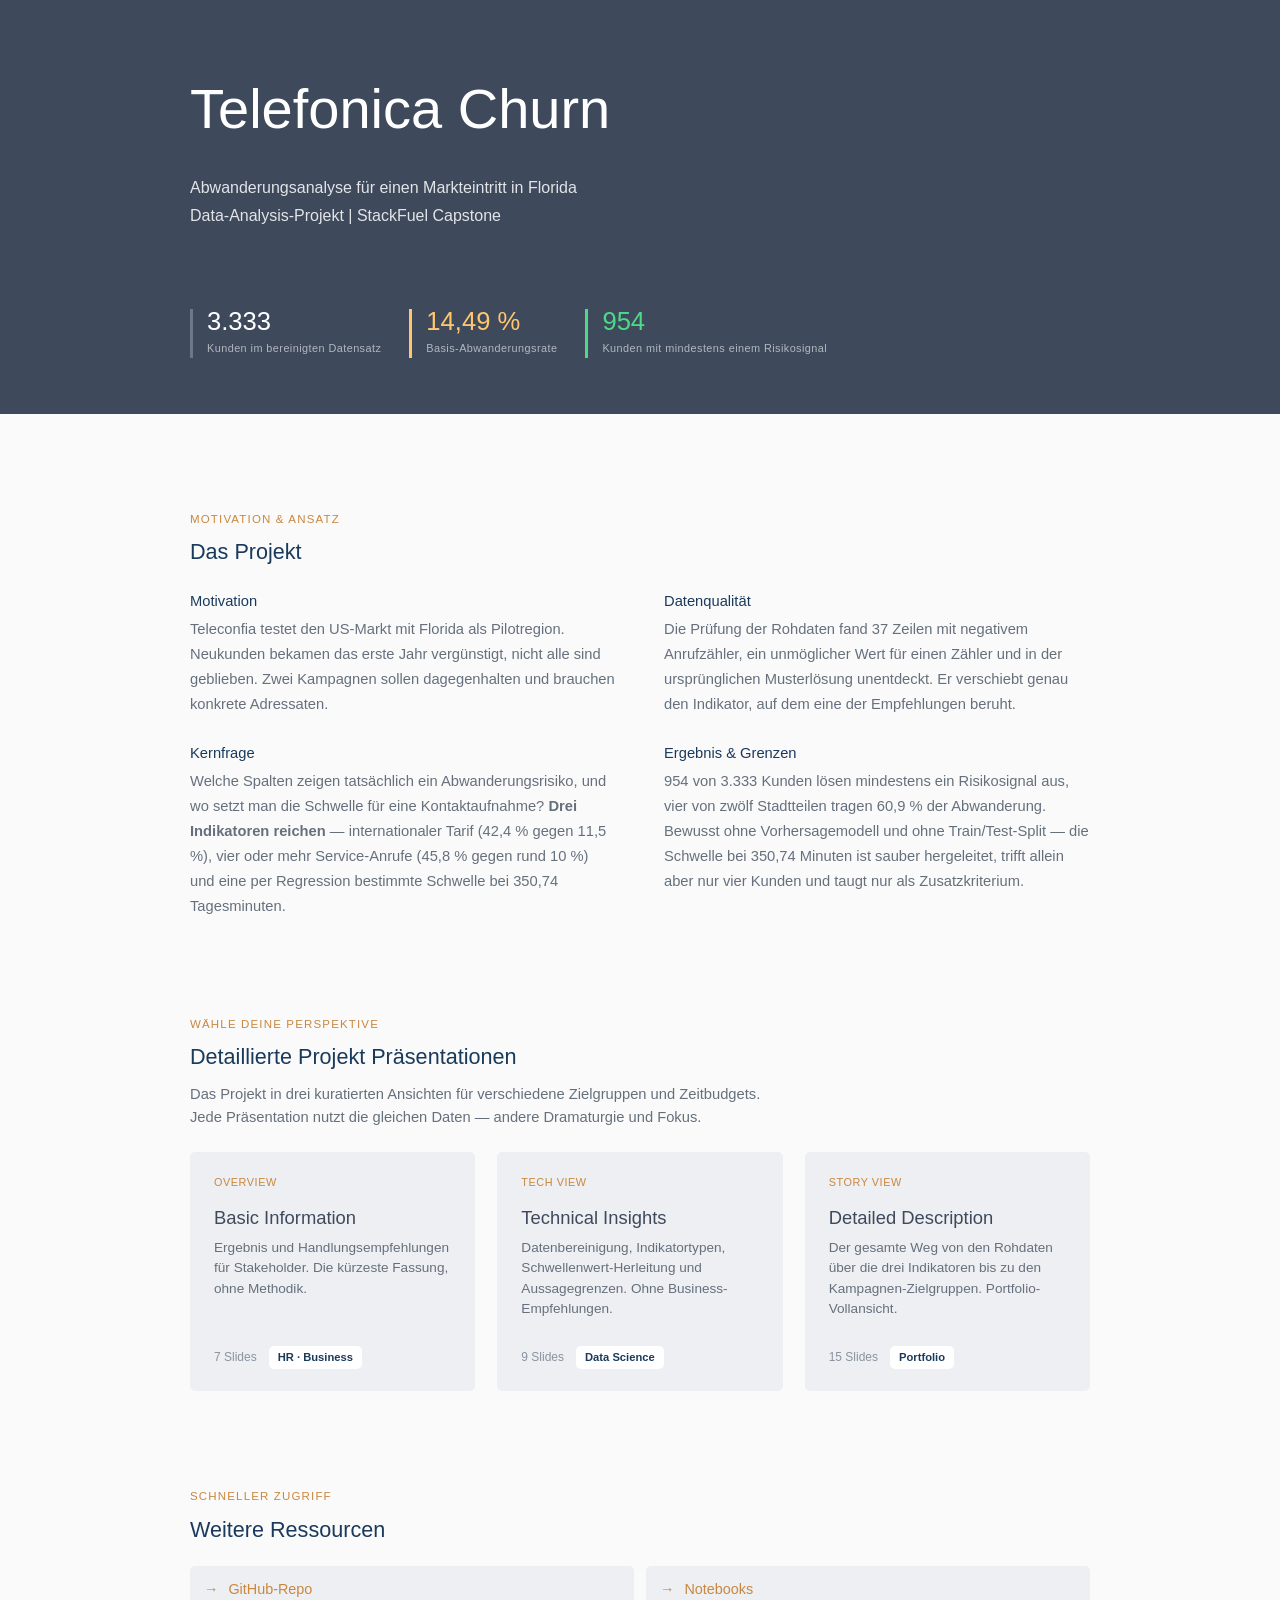
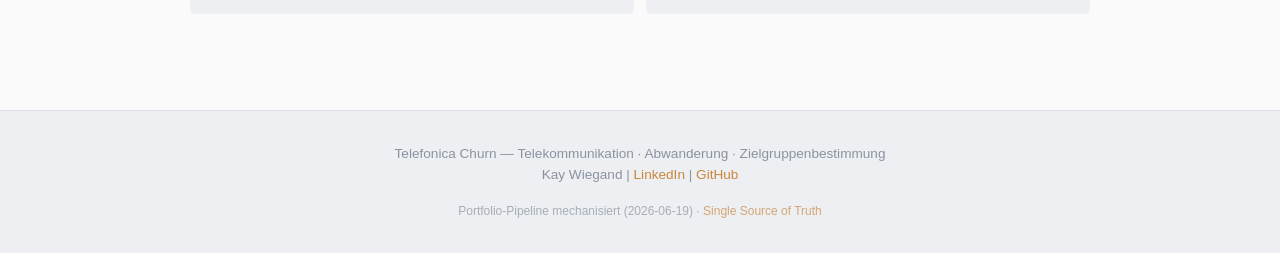
==== commit f81fd2f5: "style: Titel/Sublines vereinheitlicht, Chart-Slides auf Absatztext - Hub, alle drei Title-Slides und" ====
--- a/public/index.html
+++ b/public/index.html
@@ -147,8 +147,8 @@
 <header>
   <div class="header-inner">
     <h1>Telefonica Churn</h1>
-    <p class="tagline">Telefonica Churn | Zielgruppen für zwei Kundenbindungs-Kampagnen</p>
-    <p class="subtitle">Abwanderungsanalyse für einen Markteintritt in Florida | cross-sectional snapshot — no date column</p>
+    <p class="tagline">Abwanderungsanalyse für einen Markteintritt in Florida</p>
+    <p class="subtitle">Data-Analysis-Projekt | StackFuel Capstone</p>
     <div class="kpi-row">
       <div class="kpi">
         <div class="v">3.333</div>
--- a/public/css/slides.css
+++ b/public/css/slides.css
@@ -680,6 +680,9 @@
 .reveal .sections-block + .cols,
 .reveal .arrows + .text-cols-head,
 .reveal .h-timeline + .text-cols-head,
+.reveal .text-lead-copy + .metric-row,
+.reveal .box-grid + blockquote.statement,
+.reveal .sections-block + blockquote.statement,
 .reveal .text-lead-copy + .sections-block { margin-top: 2em; }
 
 /* .metric-row direkt vor .combo (E5 Ring+Value) wirkt zu eng mit nur 2em, weil beide
@@ -854,8 +857,12 @@
    Boxen verschieden weit links anfingen (Subline wirkte "mittig" statt mit
    dem Titel linksbündig). Jetzt wie .title-slide: volle Breite, Text darin
    linksbündig (per .reveal h2/.reveal .subline). */
-/* Kay-Feedback 2026-07-21: weight 100 auf großer weißer Fläche wirkte zu hart — 300 statt 100. */
-.closing h2 { font-size: 3.29em; font-weight: 300; color: #fff; letter-spacing: -0.01em; line-height: 1.2; }
+/* Kay-Feedback 2026-07-21: weight 100 wirkte zu hart — 300 statt 100.
+   Kay-Feedback 2026-08-28 (überschreibt das): Die Kopfzone der Closing-Slide soll exakt
+   aussehen wie die der Title-Slide. Der Gewichtsunterschied fiel als Fehler auf, weil beide
+   Slides denselben dunklen Hintergrund und dieselbe Titel-/Subline-Struktur haben.
+   Deshalb zurück auf 100, identisch zu .title-slide h2. */
+.closing h2 { font-size: 3.29em; font-weight: 100; color: #fff; letter-spacing: -0.01em; line-height: 1.2; }
 .closing .subline { font-size: 0.94em; color: rgba(255,255,255,0.78); }
 .closing blockquote.statement { color: rgba(255,255,255,0.92); max-width: 720px; font-weight: 300; margin: 0.5em auto 0; }
 /* process_arrows (Dashboard-Teaser-Zeile) auf dunklem Closing-Hintergrund — ohne Override erbt
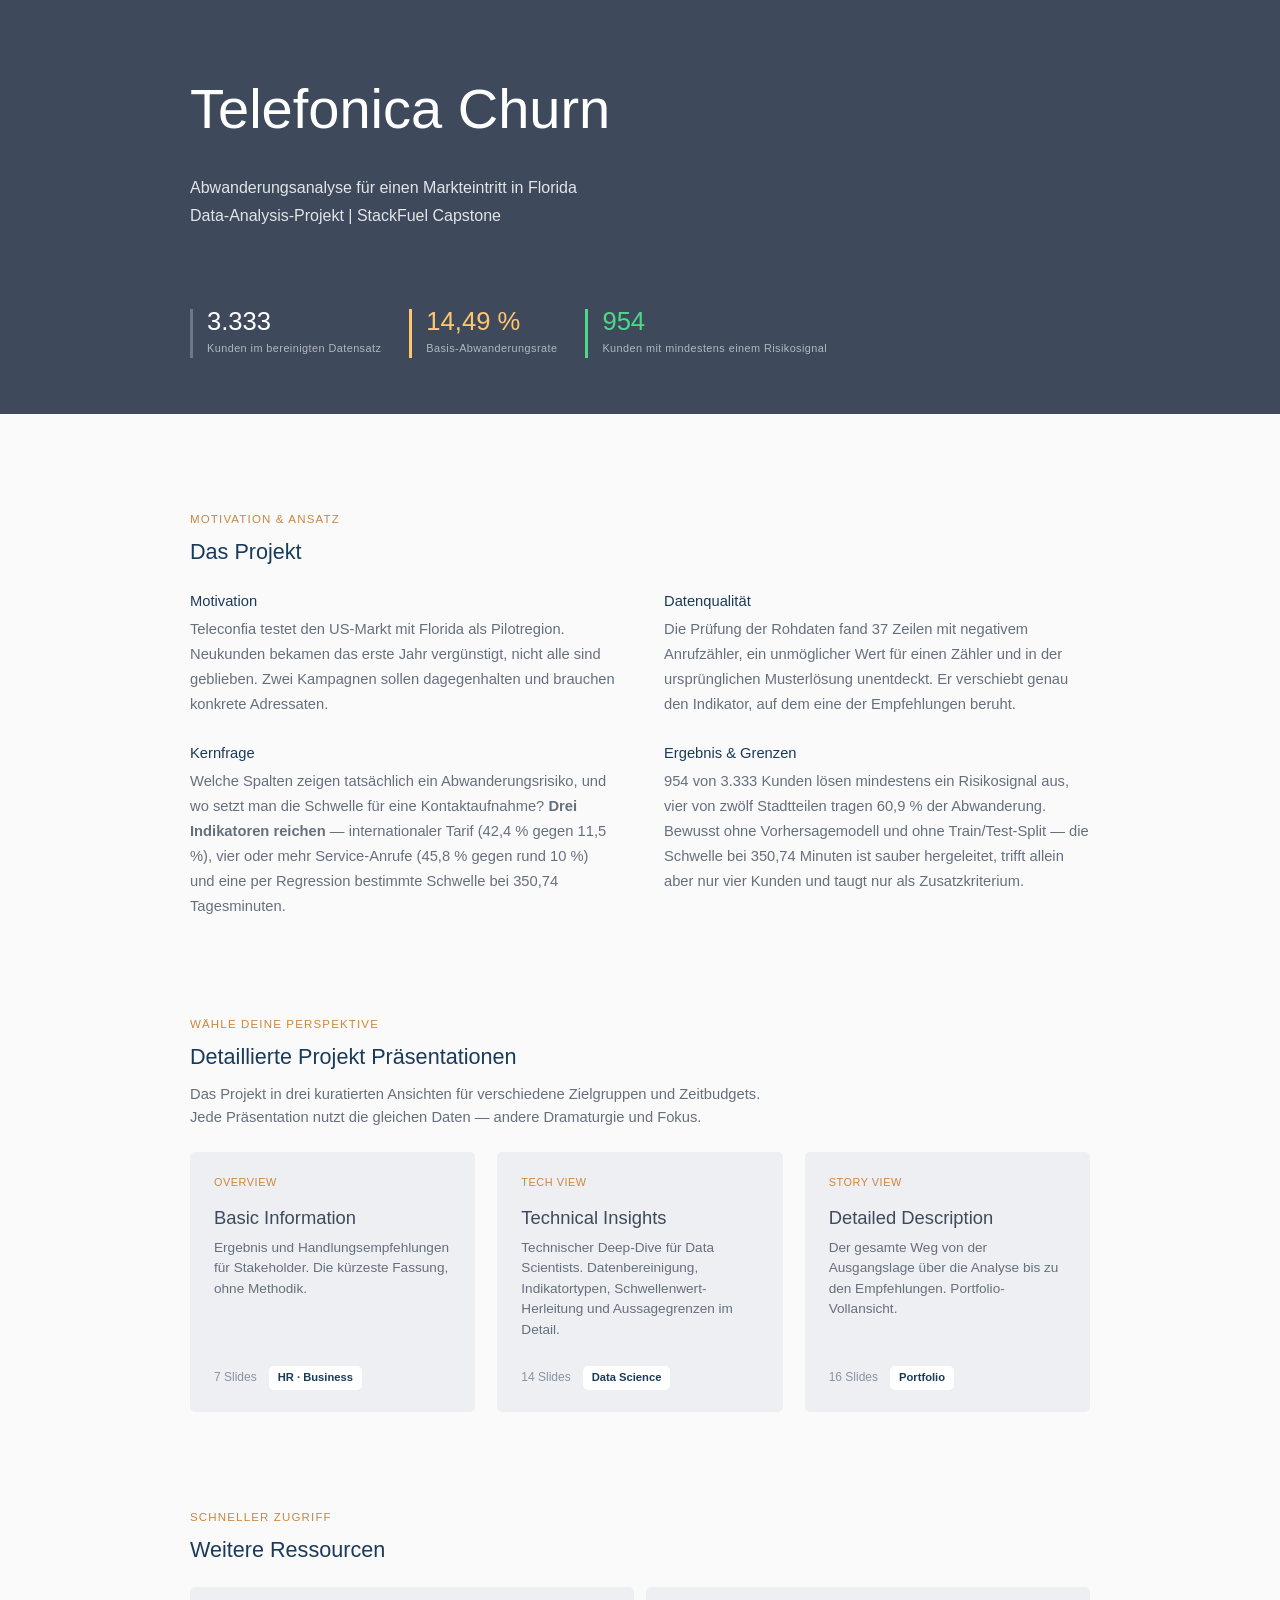
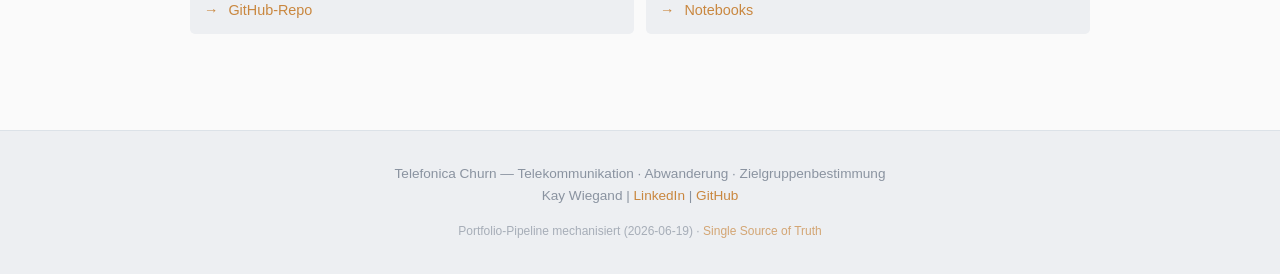
==== commit 96f1544b: "fix: Notebooks-Link zeigte ueber die Site-Wurzel hinaus Auf GitHub Pages ist public/ die Wurzel, ../" ====
--- a/public/index.html
+++ b/public/index.html
@@ -47,7 +47,9 @@
 
     /* ─── Main rhythm ────────────────────────────
        First block ↔ header  ==  block ↔ block  ==  last block ↔ footer  ==  4rem */
-    main { max-width: 900px; margin: 0 auto; padding: 6rem 0 0; }
+    /* content-box: die Spalte bleibt 900px breit wie .header-inner,
+       die 2rem Seitenrand kommen aussen drauf statt sie abzuziehen */
+    main { max-width: 900px; margin: 0 auto; padding: 6rem 2rem 0; box-sizing: content-box; }
     section { margin-bottom: 6rem; }
 
     .section-label {
@@ -206,18 +208,18 @@
       <a href="techview.html" class="view-card techview">
         <div class="view-label">Tech View</div>
         <h3>Technical Insights</h3>
-        <p class="view-desc">Datenbereinigung, Indikatortypen, Schwellenwert-Herleitung und Aussagegrenzen. Ohne Business-Empfehlungen.</p>
+        <p class="view-desc">Technischer Deep-Dive für Data Scientists. Datenbereinigung, Indikatortypen, Schwellenwert-Herleitung und Aussagegrenzen im Detail.</p>
         <div class="view-meta">
-          <span class="view-count">9 Slides</span>
+          <span class="view-count">14 Slides</span>
           <span class="view-badge dark">Data Science</span>
         </div>
       </a>
       <a href="storyview.html" class="view-card storyview">
         <div class="view-label">Story View</div>
         <h3>Detailed Description</h3>
-        <p class="view-desc">Der gesamte Weg von den Rohdaten über die drei Indikatoren bis zu den Kampagnen-Zielgruppen. Portfolio-Vollansicht.</p>
+        <p class="view-desc">Der gesamte Weg von der Ausgangslage über die Analyse bis zu den Empfehlungen. Portfolio-Vollansicht.</p>
         <div class="view-meta">
-          <span class="view-count">15 Slides</span>
+          <span class="view-count">16 Slides</span>
           <span class="view-badge purple">Portfolio</span>
         </div>
       </a>
@@ -232,7 +234,7 @@
     <div class="links-section">
       <div class="links-grid">
         <a href="https://github.com/kaywiegand/telefonica-churn" class="quick-link" target="_blank">GitHub-Repo</a>
-        <a href="../notebooks/" class="quick-link" target="_blank">Notebooks</a>
+        <a href="https://github.com/kaywiegand/telefonica-churn/tree/main/notebooks" class="quick-link" target="_blank">Notebooks</a>
       </div>
     </div>
   </section>
